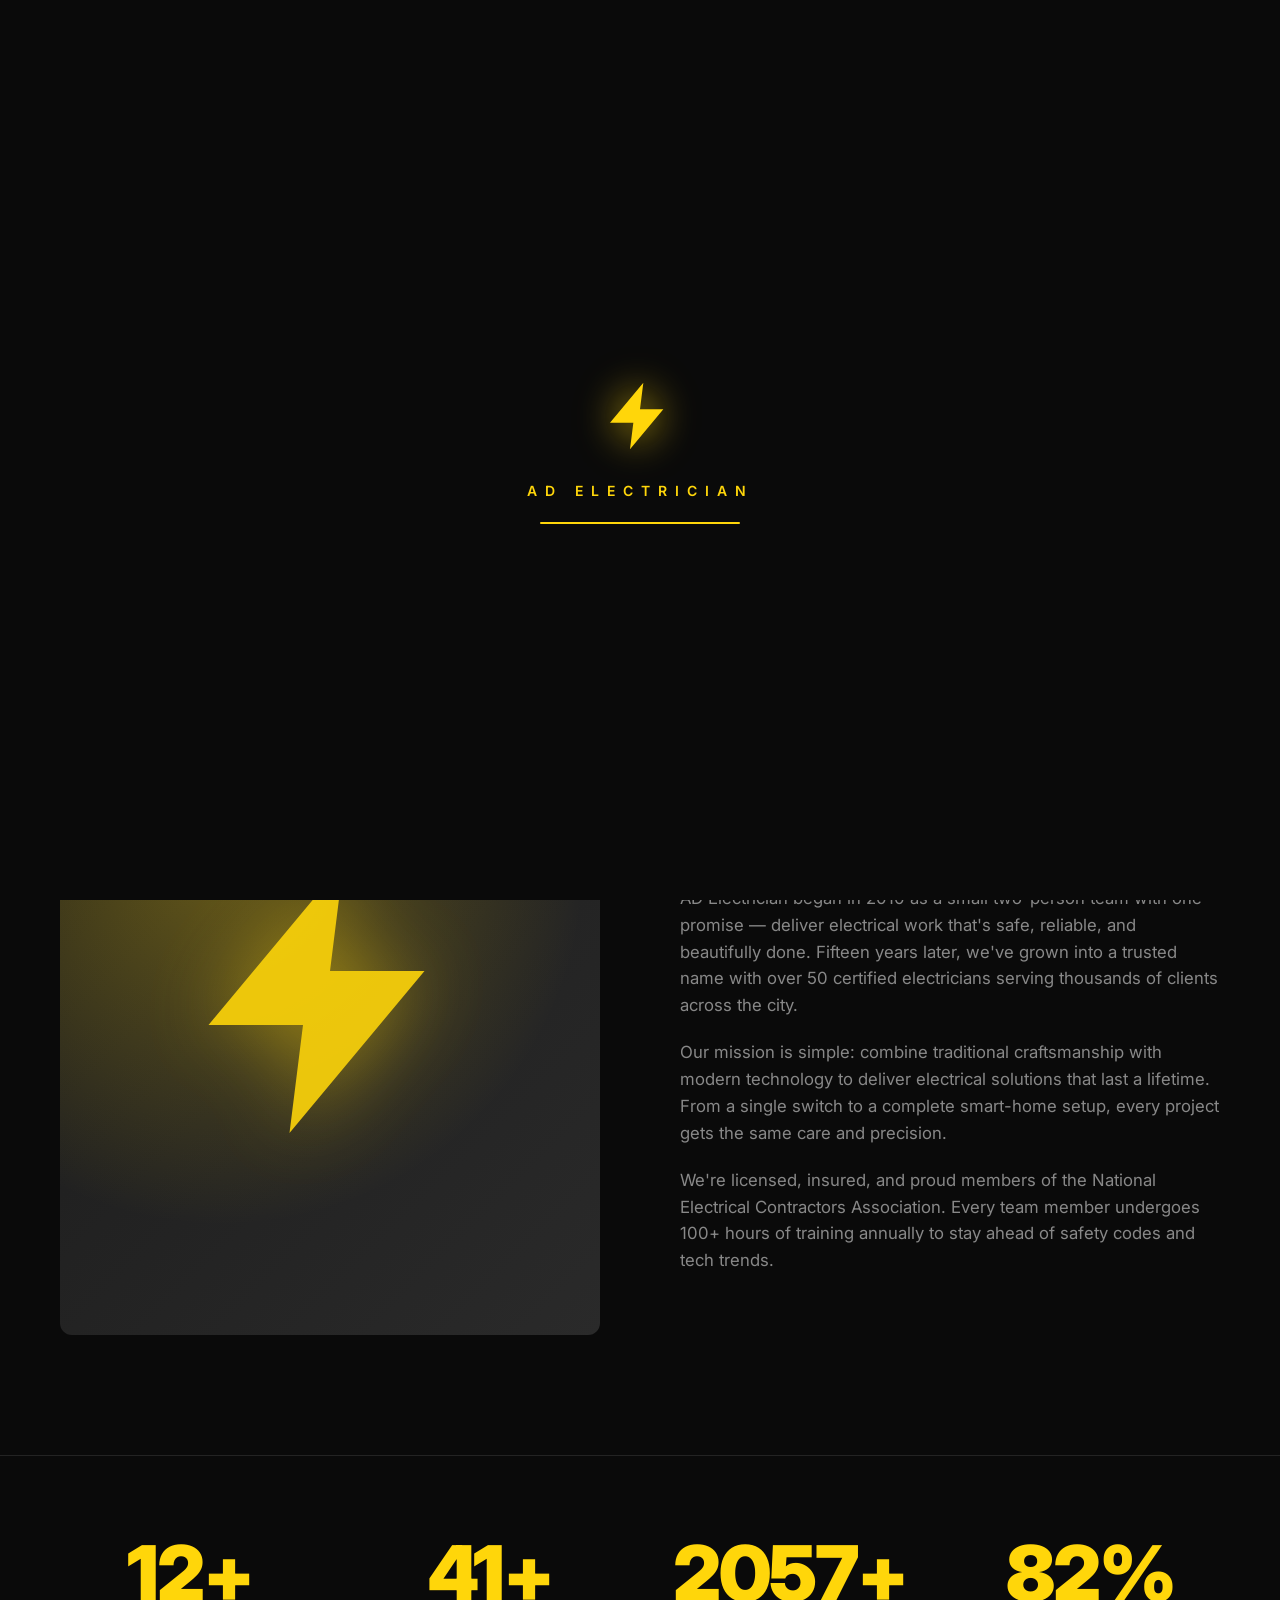
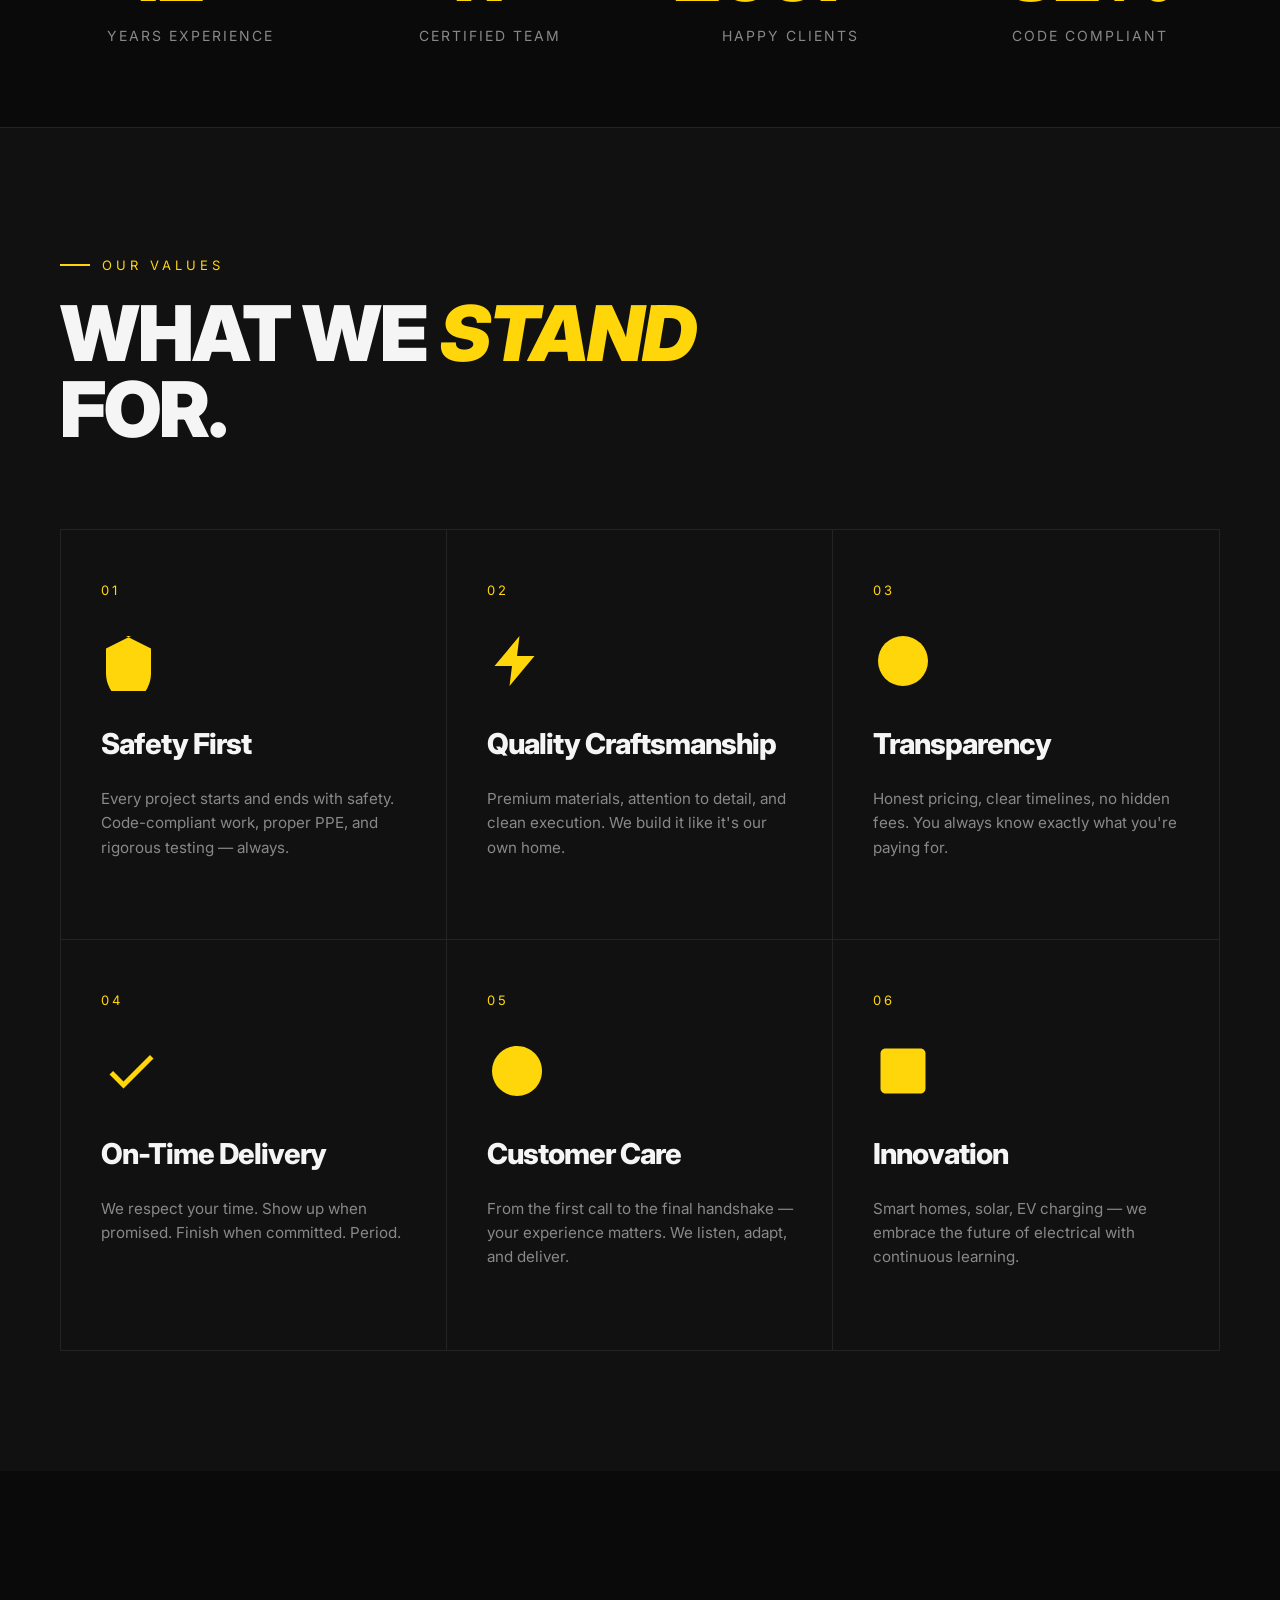
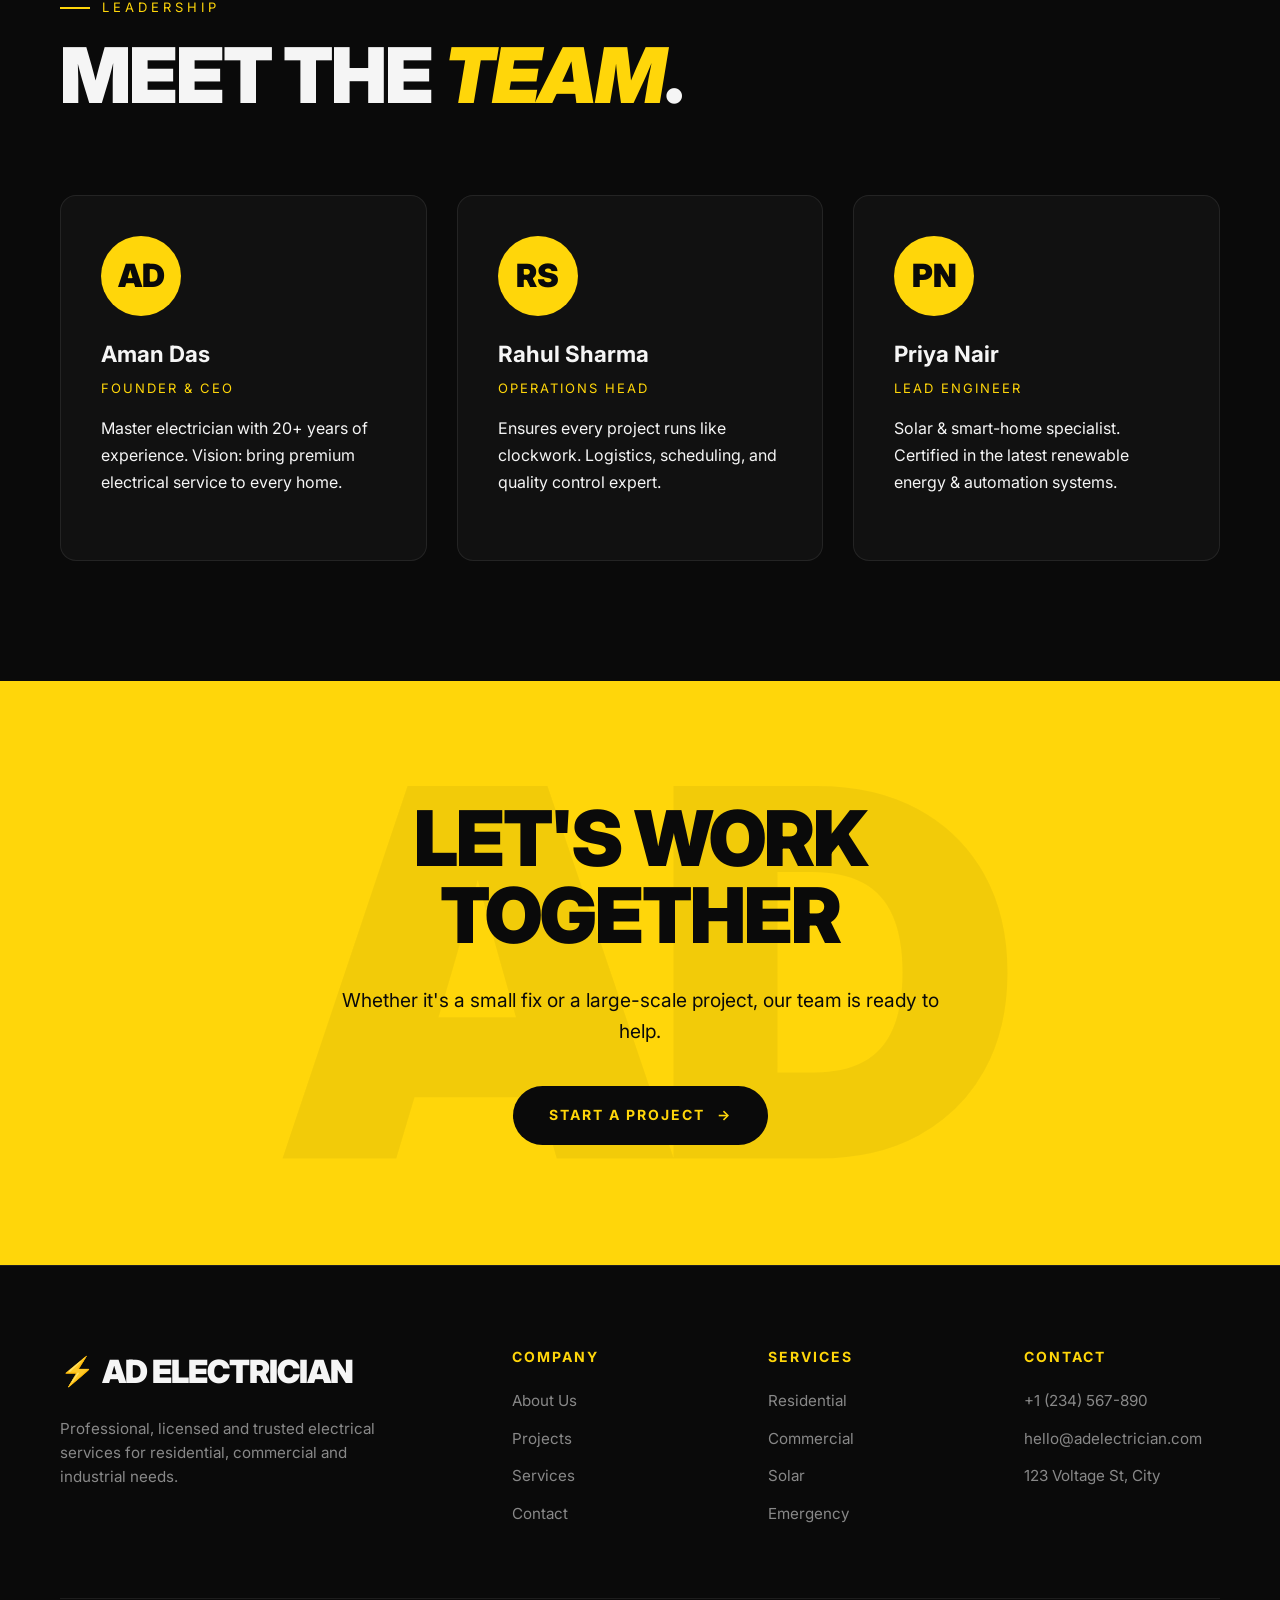
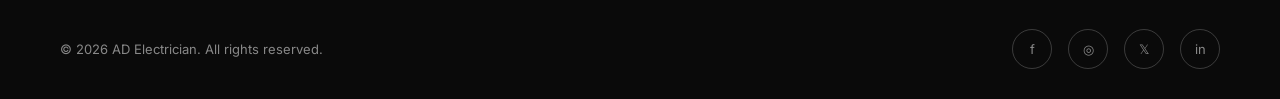
==== about.html @ 9826f627 "first commit" ====
<!DOCTYPE html>
<html lang="en">
<head>
  <meta charset="UTF-8" />
  <meta name="viewport" content="width=device-width, initial-scale=1.0" />
  <title>About — AD Electrician ⚡</title>
  <link rel="preconnect" href="https://fonts.googleapis.com">
  <link rel="preconnect" href="https://fonts.gstatic.com" crossorigin>
  <link href="https://fonts.googleapis.com/css2?family=Inter:wght@300;400;500;600;700;800;900&display=swap" rel="stylesheet">
  <link rel="stylesheet" href="css/style.css" />
</head>
<body>
  <div class="cursor-dot"></div>
  <div class="cursor-outline"></div>

  <div class="loader">
    <div class="loader-bolt"><svg viewBox="0 0 24 24"><path d="M13 2L3 14h7l-1 8 10-12h-7l1-8z"/></svg></div>
    <div class="loader-text">AD ELECTRICIAN</div>
    <div class="loader-bar"><div class="loader-bar-fill"></div></div>
  </div>

  <nav class="navbar">
    <a href="index.html" class="logo"><span class="logo-bolt">⚡</span>AD ELECTRICIAN</a>
    <ul class="nav-links">
      <li><a href="index.html">Home</a></li>
      <li><a href="services.html">Services</a></li>
      <li><a href="projects.html">Projects</a></li>
      <li><a href="about.html">About</a></li>
      <li><a href="contact.html">Contact</a></li>
    </ul>
    <a href="contact.html" class="nav-cta">Get Quote</a>
    <button class="hamburger" aria-label="Menu"><span></span><span></span><span></span></button>
  </nav>

  <section class="page-banner">
    <div class="page-banner-content">
      <h1>About <span class="accent">Us</span></h1>
      <div class="breadcrumb"><a href="index.html">Home</a> <span class="sep">/</span> About</div>
    </div>
  </section>

  <section class="about-preview">
    <div class="about-grid">
      <div class="about-image reveal">
        <svg class="big-bolt" viewBox="0 0 24 24"><path d="M13 2L3 14h7l-1 8 10-12h-7l1-8z"/></svg>
      </div>
      <div class="about-text reveal reveal-delay-1">
        <div class="section-label">Our Story</div>
        <h2>15 years of <span class="accent">powering</span> dreams.</h2>
        <p>
          AD Electrician began in 2010 as a small two-person team with one promise — deliver
          electrical work that's safe, reliable, and beautifully done. Fifteen years later,
          we've grown into a trusted name with over 50 certified electricians serving thousands
          of clients across the city.
        </p>
        <p>
          Our mission is simple: combine traditional craftsmanship with modern technology to
          deliver electrical solutions that last a lifetime. From a single switch to a complete
          smart-home setup, every project gets the same care and precision.
        </p>
        <p>
          We're licensed, insured, and proud members of the National Electrical Contractors
          Association. Every team member undergoes 100+ hours of training annually to stay
          ahead of safety codes and tech trends.
        </p>
      </div>
    </div>
  </section>

  <section class="stats-section">
    <div class="stats-grid">
      <div class="reveal">
        <div class="stat-num" data-count="15" data-suffix="+">0</div>
        <div class="stat-label">Years Experience</div>
      </div>
      <div class="reveal reveal-delay-1">
        <div class="stat-num" data-count="50" data-suffix="+">0</div>
        <div class="stat-label">Certified Team</div>
      </div>
      <div class="reveal reveal-delay-2">
        <div class="stat-num" data-count="2500" data-suffix="+">0</div>
        <div class="stat-label">Happy Clients</div>
      </div>
      <div class="reveal reveal-delay-3">
        <div class="stat-num" data-count="100" data-suffix="%">0</div>
        <div class="stat-label">Code Compliant</div>
      </div>
    </div>
  </section>

  <!-- VALUES -->
  <section class="services-section">
    <div class="section-header reveal">
      <div>
        <div class="section-label">Our Values</div>
        <h2 class="section-title">What we <span class="accent">stand</span> for.</h2>
      </div>
    </div>
    <div class="services-grid">
      <div class="service-card reveal">
        <div class="service-num">01</div>
        <div class="service-icon"><svg viewBox="0 0 24 24"><path d="M12 2L2 7v10c0 5.55 3.84 10.74 9 12 5.16-1.26 9-6.45 9-12V7l-10-5z"/></svg></div>
        <h3>Safety First</h3>
        <p>Every project starts and ends with safety. Code-compliant work, proper PPE, and rigorous testing — always.</p>
      </div>
      <div class="service-card reveal reveal-delay-1">
        <div class="service-num">02</div>
        <div class="service-icon"><svg viewBox="0 0 24 24"><path d="M13 2L3 14h7l-1 8 10-12h-7l1-8z"/></svg></div>
        <h3>Quality Craftsmanship</h3>
        <p>Premium materials, attention to detail, and clean execution. We build it like it's our own home.</p>
      </div>
      <div class="service-card reveal reveal-delay-2">
        <div class="service-num">03</div>
        <div class="service-icon"><svg viewBox="0 0 24 24"><circle cx="12" cy="12" r="10"/></svg></div>
        <h3>Transparency</h3>
        <p>Honest pricing, clear timelines, no hidden fees. You always know exactly what you're paying for.</p>
      </div>
      <div class="service-card reveal">
        <div class="service-num">04</div>
        <div class="service-icon"><svg viewBox="0 0 24 24"><path d="M9 16.17L4.83 12l-1.42 1.41L9 19 21 7l-1.41-1.41z"/></svg></div>
        <h3>On-Time Delivery</h3>
        <p>We respect your time. Show up when promised. Finish when committed. Period.</p>
      </div>
      <div class="service-card reveal reveal-delay-1">
        <div class="service-num">05</div>
        <div class="service-icon"><svg viewBox="0 0 24 24"><path d="M12 2C6.48 2 2 6.48 2 12s4.48 10 10 10 10-4.48 10-10S17.52 2 12 2z"/></svg></div>
        <h3>Customer Care</h3>
        <p>From the first call to the final handshake — your experience matters. We listen, adapt, and deliver.</p>
      </div>
      <div class="service-card reveal reveal-delay-2">
        <div class="service-num">06</div>
        <div class="service-icon"><svg viewBox="0 0 24 24"><path d="M19 3H5c-1.11 0-2 .89-2 2v14c0 1.1.89 2 2 2h14c1.11 0 2-.9 2-2V5c0-1.11-.89-2-2-2z"/></svg></div>
        <h3>Innovation</h3>
        <p>Smart homes, solar, EV charging — we embrace the future of electrical with continuous learning.</p>
      </div>
    </div>
  </section>

  <!-- TEAM -->
  <section>
    <div class="section-header reveal">
      <div>
        <div class="section-label">Leadership</div>
        <h2 class="section-title">Meet the <span class="accent">team</span>.</h2>
      </div>
    </div>
    <div class="testimonial-grid">
      <div class="testimonial-card reveal">
        <div class="author-avatar" style="width:80px;height:80px;font-size:2rem;margin-bottom:20px;">AD</div>
        <h3 style="font-size:1.4rem; margin-bottom:6px;">Aman Das</h3>
        <div style="color:var(--yellow); font-size:13px; letter-spacing:2px; text-transform:uppercase; margin-bottom:16px;">Founder & CEO</div>
        <p>Master electrician with 20+ years of experience. Vision: bring premium electrical service to every home.</p>
      </div>
      <div class="testimonial-card reveal reveal-delay-1">
        <div class="author-avatar" style="width:80px;height:80px;font-size:2rem;margin-bottom:20px;">RS</div>
        <h3 style="font-size:1.4rem; margin-bottom:6px;">Rahul Sharma</h3>
        <div style="color:var(--yellow); font-size:13px; letter-spacing:2px; text-transform:uppercase; margin-bottom:16px;">Operations Head</div>
        <p>Ensures every project runs like clockwork. Logistics, scheduling, and quality control expert.</p>
      </div>
      <div class="testimonial-card reveal reveal-delay-2">
        <div class="author-avatar" style="width:80px;height:80px;font-size:2rem;margin-bottom:20px;">PN</div>
        <h3 style="font-size:1.4rem; margin-bottom:6px;">Priya Nair</h3>
        <div style="color:var(--yellow); font-size:13px; letter-spacing:2px; text-transform:uppercase; margin-bottom:16px;">Lead Engineer</div>
        <p>Solar & smart-home specialist. Certified in the latest renewable energy & automation systems.</p>
      </div>
    </div>
  </section>

  <section class="cta-section">
    <div class="cta-content reveal">
      <h2>Let's work together</h2>
      <p>Whether it's a small fix or a large-scale project, our team is ready to help.</p>
      <a href="contact.html" class="btn btn-primary">Start a Project <span class="arrow">→</span></a>
    </div>
  </section>

  <footer>
    <div class="footer-grid">
      <div class="footer-brand">
        <div class="logo"><span class="logo-bolt">⚡</span>AD ELECTRICIAN</div>
        <p>Professional, licensed and trusted electrical services for residential, commercial and industrial needs.</p>
      </div>
      <div class="footer-col">
        <h4>Company</h4>
        <ul>
          <li><a href="about.html">About Us</a></li>
          <li><a href="projects.html">Projects</a></li>
          <li><a href="services.html">Services</a></li>
          <li><a href="contact.html">Contact</a></li>
        </ul>
      </div>
      <div class="footer-col">
        <h4>Services</h4>
        <ul>
          <li><a href="services.html">Residential</a></li>
          <li><a href="services.html">Commercial</a></li>
          <li><a href="services.html">Solar</a></li>
          <li><a href="services.html">Emergency</a></li>
        </ul>
      </div>
      <div class="footer-col">
        <h4>Contact</h4>
        <ul>
          <li><a href="tel:+1234567890">+1 (234) 567-890</a></li>
          <li><a href="mailto:hello@adelectrician.com">hello@adelectrician.com</a></li>
          <li><a href="#">123 Voltage St, City</a></li>
        </ul>
      </div>
    </div>
    <div class="footer-bottom">
      <div>© 2026 AD Electrician. All rights reserved.</div>
      <div class="socials">
        <a href="#">f</a><a href="#">◎</a><a href="#">𝕏</a><a href="#">in</a>
      </div>
    </div>
  </footer>

  <script src="js/script.js"></script>
</body>
</html>
---- css/style.css ----
/* ===================================================
   AD ELECTRICIAN - Master Stylesheet
   Theme: Electric Yellow + Black
   =================================================== */

/* ---------- RESET & BASE ---------- */
* {
  margin: 0;
  padding: 0;
  box-sizing: border-box;
  -webkit-font-smoothing: antialiased;
  -moz-osx-font-smoothing: grayscale;
}

:root {
  --yellow: #FFD60A;
  --yellow-soft: #FFE34D;
  --black: #0A0A0A;
  --dark: #111111;
  --gray: #1a1a1a;
  --light-gray: #888;
  --white: #f5f5f5;
  --transition: cubic-bezier(0.77, 0, 0.175, 1);
}

html {
  scroll-behavior: smooth;
}

body {
  font-family: 'Inter', -apple-system, BlinkMacSystemFont, sans-serif;
  background: var(--black);
  color: var(--white);
  overflow-x: hidden;
  cursor: none;
  line-height: 1.6;
}

@media (max-width: 768px) {
  body { cursor: auto; }
}

a {
  color: inherit;
  text-decoration: none;
}

img {
  max-width: 100%;
  display: block;
}

/* ---------- CUSTOM CURSOR ---------- */
.cursor-dot,
.cursor-outline {
  position: fixed;
  top: 0;
  left: 0;
  pointer-events: none;
  z-index: 9999;
  border-radius: 50%;
  transform: translate(-50%, -50%);
  transition: transform 0.15s ease-out, width 0.3s, height 0.3s, background 0.3s;
}

.cursor-dot {
  width: 8px;
  height: 8px;
  background: var(--yellow);
}

.cursor-outline {
  width: 40px;
  height: 40px;
  border: 2px solid var(--yellow);
  transition: transform 0.1s ease-out, width 0.3s, height 0.3s, background 0.3s, border 0.3s;
}

.cursor-outline.hover {
  width: 80px;
  height: 80px;
  background: rgba(255, 214, 10, 0.15);
  border-color: var(--yellow);
}

.cursor-dot.hover {
  width: 0;
  height: 0;
}

@media (max-width: 768px) {
  .cursor-dot, .cursor-outline { display: none; }
}

/* ---------- LOADING SCREEN ---------- */
.loader {
  position: fixed;
  inset: 0;
  background: var(--black);
  z-index: 10000;
  display: flex;
  align-items: center;
  justify-content: center;
  flex-direction: column;
  transition: opacity 0.6s ease, visibility 0.6s ease;
}

.loader.hidden {
  opacity: 0;
  visibility: hidden;
}

.loader-bolt {
  width: 80px;
  height: 80px;
  position: relative;
  animation: boltPulse 1.2s infinite ease-in-out;
}

.loader-bolt svg {
  width: 100%;
  height: 100%;
  fill: var(--yellow);
  filter: drop-shadow(0 0 20px rgba(255, 214, 10, 0.8));
}

.loader-text {
  margin-top: 24px;
  font-size: 14px;
  letter-spacing: 8px;
  color: var(--yellow);
  font-weight: 600;
  text-transform: uppercase;
}

.loader-bar {
  margin-top: 20px;
  width: 200px;
  height: 2px;
  background: rgba(255, 214, 10, 0.2);
  overflow: hidden;
  border-radius: 2px;
}

.loader-bar-fill {
  height: 100%;
  background: var(--yellow);
  width: 0%;
  animation: loadFill 2s ease forwards;
}

@keyframes boltPulse {
  0%, 100% { transform: scale(1) rotate(0); }
  50% { transform: scale(1.15) rotate(-5deg); }
}

@keyframes loadFill {
  to { width: 100%; }
}

/* ---------- NAVBAR ---------- */
.navbar {
  position: fixed;
  top: 0;
  left: 0;
  right: 0;
  padding: 24px 60px;
  display: flex;
  justify-content: space-between;
  align-items: center;
  z-index: 100;
  mix-blend-mode: difference;
  transition: padding 0.3s ease;
}

.navbar.scrolled {
  padding: 16px 60px;
}

.logo {
  font-size: 24px;
  font-weight: 900;
  letter-spacing: -1px;
  color: var(--white);
  display: flex;
  align-items: center;
  gap: 8px;
}

.logo-bolt {
  display: inline-block;
  color: var(--yellow);
  font-size: 28px;
  animation: flicker 4s infinite;
}

@keyframes flicker {
  0%, 100%, 18%, 22%, 25%, 53%, 57%, 60% { opacity: 1; text-shadow: 0 0 10px var(--yellow); }
  20%, 24%, 55% { opacity: 0.4; text-shadow: none; }
}

.nav-links {
  display: flex;
  list-style: none;
  gap: 40px;
}

.nav-links a {
  font-size: 14px;
  font-weight: 500;
  letter-spacing: 1px;
  text-transform: uppercase;
  position: relative;
  padding: 6px 0;
  color: var(--white);
}

.nav-links a::after {
  content: '';
  position: absolute;
  bottom: 0;
  left: 0;
  width: 0;
  height: 2px;
  background: var(--yellow);
  transition: width 0.4s var(--transition);
}

.nav-links a:hover::after,
.nav-links a.active::after {
  width: 100%;
}

.nav-cta {
  background: var(--yellow);
  color: var(--black);
  padding: 12px 24px;
  border-radius: 50px;
  font-weight: 700;
  font-size: 13px;
  letter-spacing: 1px;
  text-transform: uppercase;
  transition: all 0.4s var(--transition);
  mix-blend-mode: normal;
}

.nav-cta:hover {
  background: var(--white);
  transform: scale(1.05);
}

/* Hamburger */
.hamburger {
  display: none;
  flex-direction: column;
  gap: 5px;
  cursor: none;
  background: none;
  border: none;
  z-index: 102;
}

.hamburger span {
  width: 28px;
  height: 2px;
  background: var(--white);
  transition: all 0.3s ease;
}

.hamburger.active span:nth-child(1) { transform: translateY(7px) rotate(45deg); }
.hamburger.active span:nth-child(2) { opacity: 0; }
.hamburger.active span:nth-child(3) { transform: translateY(-7px) rotate(-45deg); }

@media (max-width: 900px) {
  .navbar { padding: 20px 24px; mix-blend-mode: normal; background: rgba(10,10,10,0.85); backdrop-filter: blur(10px); }
  .nav-links {
    position: fixed;
    top: 0;
    right: -100%;
    width: 80%;
    height: 100vh;
    background: var(--black);
    flex-direction: column;
    justify-content: center;
    align-items: center;
    gap: 30px;
    transition: right 0.5s var(--transition);
    border-left: 2px solid var(--yellow);
  }
  .nav-links.open { right: 0; }
  .nav-links a { font-size: 20px; }
  .hamburger { display: flex; }
  .nav-cta { display: none; }
}

/* ---------- HERO SECTION ---------- */
.hero {
  min-height: 100vh;
  padding: 140px 60px 80px;
  position: relative;
  display: flex;
  flex-direction: column;
  justify-content: center;
  overflow: hidden;
}

.hero-grid-bg {
  position: absolute;
  inset: 0;
  background-image:
    linear-gradient(rgba(255,214,10,0.05) 1px, transparent 1px),
    linear-gradient(90deg, rgba(255,214,10,0.05) 1px, transparent 1px);
  background-size: 60px 60px;
  mask-image: radial-gradient(ellipse at center, black 30%, transparent 80%);
  z-index: 0;
}

.hero-content {
  position: relative;
  z-index: 2;
  max-width: 1400px;
  margin: 0 auto;
  width: 100%;
}

.hero-tag {
  display: inline-flex;
  align-items: center;
  gap: 10px;
  padding: 8px 18px;
  background: rgba(255,214,10,0.1);
  border: 1px solid rgba(255,214,10,0.3);
  border-radius: 50px;
  font-size: 13px;
  letter-spacing: 2px;
  text-transform: uppercase;
  color: var(--yellow);
  margin-bottom: 30px;
  opacity: 0;
  transform: translateY(20px);
  animation: fadeUp 0.8s 0.3s forwards;
}

.hero-tag .dot {
  width: 8px;
  height: 8px;
  background: var(--yellow);
  border-radius: 50%;
  animation: pulseDot 2s infinite;
}

@keyframes pulseDot {
  0%, 100% { transform: scale(1); opacity: 1; }
  50% { transform: scale(1.5); opacity: 0.5; }
}

.hero h1 {
  font-size: clamp(3rem, 10vw, 9rem);
  font-weight: 900;
  line-height: 0.95;
  letter-spacing: -3px;
  text-transform: uppercase;
  margin-bottom: 30px;
}

.hero h1 .word {
  display: inline-block;
  overflow: hidden;
}

.hero h1 .word span {
  display: inline-block;
  transform: translateY(110%);
  animation: slideUp 1s var(--transition) forwards;
}

.hero h1 .word:nth-child(1) span { animation-delay: 0.4s; }
.hero h1 .word:nth-child(2) span { animation-delay: 0.5s; }
.hero h1 .word:nth-child(3) span { animation-delay: 0.6s; }
.hero h1 .word:nth-child(4) span { animation-delay: 0.7s; }

.hero h1 .accent {
  color: var(--yellow);
  font-style: italic;
  position: relative;
}

@keyframes slideUp {
  to { transform: translateY(0); }
}

@keyframes fadeUp {
  to { opacity: 1; transform: translateY(0); }
}

.hero-sub {
  font-size: clamp(1rem, 1.5vw, 1.25rem);
  max-width: 600px;
  color: var(--light-gray);
  margin-bottom: 40px;
  opacity: 0;
  transform: translateY(20px);
  animation: fadeUp 0.8s 1s forwards;
}

.hero-actions {
  display: flex;
  gap: 20px;
  flex-wrap: wrap;
  opacity: 0;
  transform: translateY(20px);
  animation: fadeUp 0.8s 1.2s forwards;
}

.btn {
  padding: 18px 36px;
  border-radius: 50px;
  font-size: 14px;
  font-weight: 700;
  letter-spacing: 2px;
  text-transform: uppercase;
  cursor: none;
  border: none;
  transition: all 0.4s var(--transition);
  display: inline-flex;
  align-items: center;
  gap: 12px;
  position: relative;
  overflow: hidden;
}

.btn-primary {
  background: var(--yellow);
  color: var(--black);
}

.btn-primary:hover {
  background: var(--white);
  transform: translateY(-3px);
  box-shadow: 0 10px 30px rgba(255,214,10,0.4);
}

.btn-secondary {
  background: transparent;
  color: var(--white);
  border: 2px solid var(--white);
}

.btn-secondary:hover {
  background: var(--white);
  color: var(--black);
}

.btn .arrow {
  transition: transform 0.3s ease;
}

.btn:hover .arrow {
  transform: translateX(5px);
}

/* Floating bolt decoration */
.hero-bolt {
  position: absolute;
  right: 8%;
  top: 50%;
  transform: translateY(-50%);
  width: 380px;
  height: 380px;
  opacity: 0.15;
  z-index: 1;
  animation: float 6s ease-in-out infinite;
}

.hero-bolt svg {
  width: 100%;
  height: 100%;
  fill: var(--yellow);
  filter: drop-shadow(0 0 60px var(--yellow));
}

@keyframes float {
  0%, 100% { transform: translateY(-50%) rotate(-5deg); }
  50% { transform: translateY(-55%) rotate(5deg); }
}

/* Scroll indicator */
.scroll-indicator {
  position: absolute;
  bottom: 30px;
  left: 50%;
  transform: translateX(-50%);
  font-size: 11px;
  letter-spacing: 4px;
  color: var(--light-gray);
  text-transform: uppercase;
  z-index: 2;
}

.scroll-indicator::after {
  content: '';
  display: block;
  width: 1px;
  height: 40px;
  background: var(--yellow);
  margin: 10px auto 0;
  animation: scrollLine 2s infinite;
}

@keyframes scrollLine {
  0% { transform: scaleY(0); transform-origin: top; }
  50% { transform: scaleY(1); transform-origin: top; }
  51% { transform-origin: bottom; }
  100% { transform: scaleY(0); transform-origin: bottom; }
}

@media (max-width: 900px) {
  .hero { padding: 120px 24px 60px; }
  .hero-bolt { display: none; }
}

/* ---------- MARQUEE ---------- */
.marquee {
  background: var(--yellow);
  color: var(--black);
  padding: 24px 0;
  overflow: hidden;
  position: relative;
  border-top: 2px solid var(--black);
  border-bottom: 2px solid var(--black);
}

.marquee-track {
  display: flex;
  white-space: nowrap;
  animation: marquee 25s linear infinite;
}

.marquee-item {
  font-size: 2rem;
  font-weight: 900;
  letter-spacing: -1px;
  text-transform: uppercase;
  padding: 0 30px;
  display: inline-flex;
  align-items: center;
  gap: 30px;
}

.marquee-item .star {
  color: var(--black);
  font-size: 1.5rem;
}

@keyframes marquee {
  to { transform: translateX(-50%); }
}

/* ---------- SECTION COMMON ---------- */
section {
  padding: 120px 60px;
  position: relative;
}

@media (max-width: 900px) {
  section { padding: 80px 24px; }
}

.section-header {
  max-width: 1400px;
  margin: 0 auto 80px;
  display: flex;
  justify-content: space-between;
  align-items: flex-end;
  gap: 40px;
  flex-wrap: wrap;
}

.section-label {
  display: inline-flex;
  align-items: center;
  gap: 12px;
  color: var(--yellow);
  font-size: 13px;
  letter-spacing: 4px;
  text-transform: uppercase;
  margin-bottom: 20px;
}

.section-label::before {
  content: '';
  width: 30px;
  height: 2px;
  background: var(--yellow);
}

.section-title {
  font-size: clamp(2.5rem, 6vw, 5rem);
  font-weight: 900;
  line-height: 1;
  letter-spacing: -2px;
  text-transform: uppercase;
  max-width: 700px;
}

.section-title .accent {
  color: var(--yellow);
  font-style: italic;
}

.section-desc {
  max-width: 400px;
  color: var(--light-gray);
  font-size: 1.05rem;
}

/* ---------- SERVICES GRID ---------- */
.services-section {
  background: var(--dark);
}

.services-grid {
  max-width: 1400px;
  margin: 0 auto;
  display: grid;
  grid-template-columns: repeat(auto-fit, minmax(300px, 1fr));
  gap: 0;
  border: 1px solid rgba(255,255,255,0.08);
}

.service-card {
  padding: 50px 40px;
  border: 1px solid rgba(255,255,255,0.08);
  margin: -1px;
  position: relative;
  overflow: hidden;
  transition: all 0.5s var(--transition);
  background: var(--dark);
  cursor: none;
}

.service-card::before {
  content: '';
  position: absolute;
  inset: 0;
  background: var(--yellow);
  transform: translateY(100%);
  transition: transform 0.5s var(--transition);
  z-index: 0;
}

.service-card:hover::before {
  transform: translateY(0);
}

.service-card > * {
  position: relative;
  z-index: 1;
  transition: color 0.5s var(--transition);
}

.service-card:hover * {
  color: var(--black) !important;
}

.service-num {
  font-size: 13px;
  color: var(--yellow);
  letter-spacing: 3px;
  margin-bottom: 30px;
}

.service-icon {
  width: 60px;
  height: 60px;
  margin-bottom: 30px;
  color: var(--yellow);
  transition: transform 0.5s var(--transition);
}

.service-card:hover .service-icon {
  transform: rotate(15deg) scale(1.1);
}

.service-icon svg {
  width: 100%;
  height: 100%;
  fill: currentColor;
}

.service-card h3 {
  font-size: 1.8rem;
  font-weight: 800;
  margin-bottom: 20px;
  letter-spacing: -1px;
}

.service-card p {
  color: var(--light-gray);
  font-size: 0.95rem;
  margin-bottom: 30px;
}

.service-card .arrow-link {
  display: inline-flex;
  align-items: center;
  gap: 8px;
  font-size: 13px;
  font-weight: 700;
  letter-spacing: 2px;
  text-transform: uppercase;
  color: var(--yellow);
}

/* ---------- STATS ---------- */
.stats-section {
  padding: 80px 60px;
  border-top: 1px solid rgba(255,255,255,0.1);
  border-bottom: 1px solid rgba(255,255,255,0.1);
}

.stats-grid {
  max-width: 1400px;
  margin: 0 auto;
  display: grid;
  grid-template-columns: repeat(auto-fit, minmax(200px, 1fr));
  gap: 40px;
  text-align: center;
}

.stat-num {
  font-size: clamp(3rem, 6vw, 5rem);
  font-weight: 900;
  color: var(--yellow);
  line-height: 1;
  letter-spacing: -2px;
}

.stat-label {
  margin-top: 12px;
  font-size: 14px;
  letter-spacing: 2px;
  text-transform: uppercase;
  color: var(--light-gray);
}

/* ---------- ABOUT PREVIEW ---------- */
.about-preview {
  padding: 120px 60px;
}

.about-grid {
  max-width: 1400px;
  margin: 0 auto;
  display: grid;
  grid-template-columns: 1fr 1fr;
  gap: 80px;
  align-items: center;
}

.about-image {
  position: relative;
  aspect-ratio: 4/5;
  background: linear-gradient(135deg, #1a1a1a, #2a2a2a);
  border-radius: 12px;
  overflow: hidden;
  display: flex;
  align-items: center;
  justify-content: center;
}

.about-image::before {
  content: '';
  position: absolute;
  inset: 0;
  background: radial-gradient(circle at 30% 30%, rgba(255,214,10,0.3), transparent 60%);
}

.about-image .big-bolt {
  width: 60%;
  fill: var(--yellow);
  opacity: 0.9;
  filter: drop-shadow(0 0 40px rgba(255,214,10,0.5));
  animation: float 5s ease-in-out infinite;
}

.about-text h2 {
  font-size: clamp(2rem, 4vw, 3.5rem);
  font-weight: 900;
  line-height: 1.1;
  letter-spacing: -1px;
  margin-bottom: 24px;
}

.about-text h2 .accent { color: var(--yellow); }

.about-text p {
  color: var(--light-gray);
  margin-bottom: 20px;
  font-size: 1.05rem;
}

.about-features {
  margin-top: 30px;
  display: grid;
  grid-template-columns: 1fr 1fr;
  gap: 20px;
}

.about-feature {
  display: flex;
  align-items: center;
  gap: 12px;
  font-size: 14px;
  font-weight: 500;
}

.about-feature .check {
  width: 24px;
  height: 24px;
  background: var(--yellow);
  color: var(--black);
  border-radius: 50%;
  display: inline-flex;
  align-items: center;
  justify-content: center;
  font-weight: 900;
  flex-shrink: 0;
}

@media (max-width: 900px) {
  .about-grid { grid-template-columns: 1fr; gap: 40px; }
}

/* ---------- CTA SECTION ---------- */
.cta-section {
  background: var(--yellow);
  color: var(--black);
  text-align: center;
  position: relative;
  overflow: hidden;
}

.cta-section::before {
  content: 'AD';
  position: absolute;
  font-size: 40vw;
  font-weight: 900;
  color: rgba(0,0,0,0.05);
  top: 50%;
  left: 50%;
  transform: translate(-50%, -50%);
  letter-spacing: -20px;
  z-index: 0;
  pointer-events: none;
}

.cta-content {
  position: relative;
  z-index: 1;
  max-width: 800px;
  margin: 0 auto;
}

.cta-section h2 {
  font-size: clamp(2.5rem, 6vw, 5rem);
  font-weight: 900;
  line-height: 1;
  letter-spacing: -2px;
  text-transform: uppercase;
  margin-bottom: 30px;
}

.cta-section p {
  font-size: 1.2rem;
  margin-bottom: 40px;
  max-width: 600px;
  margin-left: auto;
  margin-right: auto;
}

.cta-section .btn-primary {
  background: var(--black);
  color: var(--yellow);
}

.cta-section .btn-primary:hover {
  background: var(--white);
  color: var(--black);
}

/* ---------- FOOTER ---------- */
footer {
  background: var(--black);
  padding: 80px 60px 30px;
  border-top: 1px solid rgba(255,255,255,0.08);
}

.footer-grid {
  max-width: 1400px;
  margin: 0 auto;
  display: grid;
  grid-template-columns: 2fr 1fr 1fr 1fr;
  gap: 60px;
  margin-bottom: 60px;
}

.footer-brand .logo {
  font-size: 32px;
  margin-bottom: 20px;
}

.footer-brand p {
  color: var(--light-gray);
  max-width: 320px;
  font-size: 0.95rem;
}

.footer-col h4 {
  font-size: 14px;
  letter-spacing: 2px;
  text-transform: uppercase;
  color: var(--yellow);
  margin-bottom: 20px;
}

.footer-col ul {
  list-style: none;
}

.footer-col li {
  margin-bottom: 12px;
}

.footer-col a {
  color: var(--light-gray);
  font-size: 0.95rem;
  transition: color 0.3s ease;
}

.footer-col a:hover { color: var(--yellow); }

.footer-bottom {
  max-width: 1400px;
  margin: 0 auto;
  padding-top: 30px;
  border-top: 1px solid rgba(255,255,255,0.08);
  display: flex;
  justify-content: space-between;
  align-items: center;
  flex-wrap: wrap;
  gap: 20px;
  color: var(--light-gray);
  font-size: 13px;
}

.socials {
  display: flex;
  gap: 16px;
}

.socials a {
  width: 40px;
  height: 40px;
  border: 1px solid rgba(255,255,255,0.2);
  border-radius: 50%;
  display: flex;
  align-items: center;
  justify-content: center;
  transition: all 0.3s ease;
}

.socials a:hover {
  background: var(--yellow);
  border-color: var(--yellow);
  color: var(--black);
  transform: translateY(-3px);
}

@media (max-width: 900px) {
  .footer-grid { grid-template-columns: 1fr 1fr; gap: 40px; }
  footer { padding: 60px 24px 24px; }
}
@media (max-width: 600px) {
  .footer-grid { grid-template-columns: 1fr; }
}

/* ---------- REVEAL ANIMATIONS ---------- */
.reveal {
  opacity: 0;
  transform: translateY(40px);
  transition: opacity 0.8s var(--transition), transform 0.8s var(--transition);
}

.reveal.visible {
  opacity: 1;
  transform: translateY(0);
}

.reveal-delay-1 { transition-delay: 0.1s; }
.reveal-delay-2 { transition-delay: 0.2s; }
.reveal-delay-3 { transition-delay: 0.3s; }
.reveal-delay-4 { transition-delay: 0.4s; }

/* ---------- INNER PAGE BANNER ---------- */
.page-banner {
  min-height: 60vh;
  padding: 180px 60px 80px;
  display: flex;
  align-items: center;
  position: relative;
  overflow: hidden;
}

.page-banner::before {
  content: '';
  position: absolute;
  inset: 0;
  background-image:
    linear-gradient(rgba(255,214,10,0.05) 1px, transparent 1px),
    linear-gradient(90deg, rgba(255,214,10,0.05) 1px, transparent 1px);
  background-size: 60px 60px;
  mask-image: radial-gradient(ellipse at center, black 30%, transparent 80%);
}

.page-banner-content {
  max-width: 1400px;
  margin: 0 auto;
  width: 100%;
  position: relative;
  z-index: 2;
}

.page-banner h1 {
  font-size: clamp(3rem, 8vw, 7rem);
  font-weight: 900;
  line-height: 0.95;
  letter-spacing: -3px;
  text-transform: uppercase;
}

.page-banner h1 .accent { color: var(--yellow); font-style: italic; }

.breadcrumb {
  margin-top: 20px;
  font-size: 13px;
  letter-spacing: 2px;
  text-transform: uppercase;
  color: var(--light-gray);
}

.breadcrumb a:hover { color: var(--yellow); }
.breadcrumb .sep { color: var(--yellow); margin: 0 12px; }

@media (max-width: 900px) {
  .page-banner { padding: 140px 24px 60px; min-height: 50vh; }
}

/* ---------- CONTACT FORM ---------- */
.contact-grid {
  max-width: 1400px;
  margin: 0 auto;
  display: grid;
  grid-template-columns: 1fr 1.2fr;
  gap: 80px;
}

@media (max-width: 900px) {
  .contact-grid { grid-template-columns: 1fr; gap: 40px; }
}

.contact-info h3 {
  font-size: 2rem;
  margin-bottom: 30px;
  font-weight: 900;
}

.contact-item {
  margin-bottom: 30px;
  padding: 20px;
  border: 1px solid rgba(255,255,255,0.1);
  border-radius: 12px;
  transition: all 0.4s ease;
}

.contact-item:hover {
  border-color: var(--yellow);
  transform: translateX(8px);
}

.contact-item .label {
  font-size: 12px;
  color: var(--yellow);
  letter-spacing: 3px;
  text-transform: uppercase;
  margin-bottom: 8px;
}

.contact-item .value {
  font-size: 1.1rem;
  font-weight: 600;
}

.contact-form {
  background: var(--dark);
  padding: 50px;
  border-radius: 16px;
  border: 1px solid rgba(255,255,255,0.08);
}

.form-group {
  margin-bottom: 24px;
}

.form-group label {
  display: block;
  font-size: 12px;
  letter-spacing: 2px;
  text-transform: uppercase;
  color: var(--yellow);
  margin-bottom: 8px;
}

.form-group input,
.form-group textarea,
.form-group select {
  width: 100%;
  background: transparent;
  border: none;
  border-bottom: 1px solid rgba(255,255,255,0.2);
  padding: 12px 0;
  color: var(--white);
  font-size: 1rem;
  font-family: inherit;
  outline: none;
  transition: border-color 0.3s ease;
  cursor: none;
}

.form-group input:focus,
.form-group textarea:focus,
.form-group select:focus {
  border-bottom-color: var(--yellow);
}

.form-group textarea {
  resize: vertical;
  min-height: 100px;
}

.form-group select option { background: var(--dark); }

@media (max-width: 600px) {
  .contact-form { padding: 30px 20px; }
}

/* ---------- PROJECTS GRID ---------- */
.projects-grid {
  max-width: 1400px;
  margin: 0 auto;
  display: grid;
  grid-template-columns: repeat(auto-fit, minmax(320px, 1fr));
  gap: 30px;
}

.project-card {
  background: var(--dark);
  border-radius: 16px;
  overflow: hidden;
  position: relative;
  cursor: none;
  transition: transform 0.5s var(--transition);
  border: 1px solid rgba(255,255,255,0.08);
}

.project-card:hover {
  transform: translateY(-10px);
  border-color: var(--yellow);
}

.project-thumb {
  aspect-ratio: 4/3;
  background: linear-gradient(135deg, #1a1a1a, #2a2a2a);
  position: relative;
  overflow: hidden;
  display: flex;
  align-items: center;
  justify-content: center;
}

.project-thumb::before {
  content: '';
  position: absolute;
  inset: 0;
  background: radial-gradient(circle at 30% 30%, rgba(255,214,10,0.25), transparent 70%);
  transition: opacity 0.5s ease;
}

.project-thumb svg {
  width: 50%;
  fill: var(--yellow);
  opacity: 0.7;
  transition: transform 0.5s var(--transition);
}

.project-card:hover .project-thumb svg {
  transform: scale(1.15) rotate(10deg);
}

.project-info {
  padding: 30px;
}

.project-info .tag {
  display: inline-block;
  padding: 4px 12px;
  background: rgba(255,214,10,0.15);
  color: var(--yellow);
  border-radius: 20px;
  font-size: 11px;
  letter-spacing: 2px;
  text-transform: uppercase;
  margin-bottom: 16px;
}

.project-info h3 {
  font-size: 1.4rem;
  font-weight: 800;
  margin-bottom: 10px;
}

.project-info p {
  color: var(--light-gray);
  font-size: 0.95rem;
}

/* ---------- TESTIMONIALS ---------- */
.testimonial-grid {
  max-width: 1400px;
  margin: 0 auto;
  display: grid;
  grid-template-columns: repeat(auto-fit, minmax(300px, 1fr));
  gap: 30px;
}

.testimonial-card {
  padding: 40px;
  background: var(--dark);
  border-radius: 16px;
  border: 1px solid rgba(255,255,255,0.08);
  position: relative;
  transition: all 0.4s var(--transition);
}

.testimonial-card:hover {
  border-color: var(--yellow);
  transform: translateY(-5px);
}

.testimonial-card .quote {
  font-size: 4rem;
  color: var(--yellow);
  line-height: 0.5;
  margin-bottom: 20px;
  font-family: Georgia, serif;
}

.testimonial-card p {
  color: var(--white);
  font-size: 1rem;
  margin-bottom: 24px;
  line-height: 1.7;
}

.testimonial-author {
  display: flex;
  align-items: center;
  gap: 14px;
}

.author-avatar {
  width: 50px;
  height: 50px;
  border-radius: 50%;
  background: var(--yellow);
  color: var(--black);
  display: flex;
  align-items: center;
  justify-content: center;
  font-weight: 900;
  font-size: 1.2rem;
}

.author-info .name { font-weight: 700; }
.author-info .role { font-size: 12px; color: var(--light-gray); }

/* ---------- UTILITY ---------- */
::selection {
  background: var(--yellow);
  color: var(--black);
}

::-webkit-scrollbar { width: 8px; }
::-webkit-scrollbar-track { background: var(--black); }
::-webkit-scrollbar-thumb { background: var(--yellow); border-radius: 4px; }
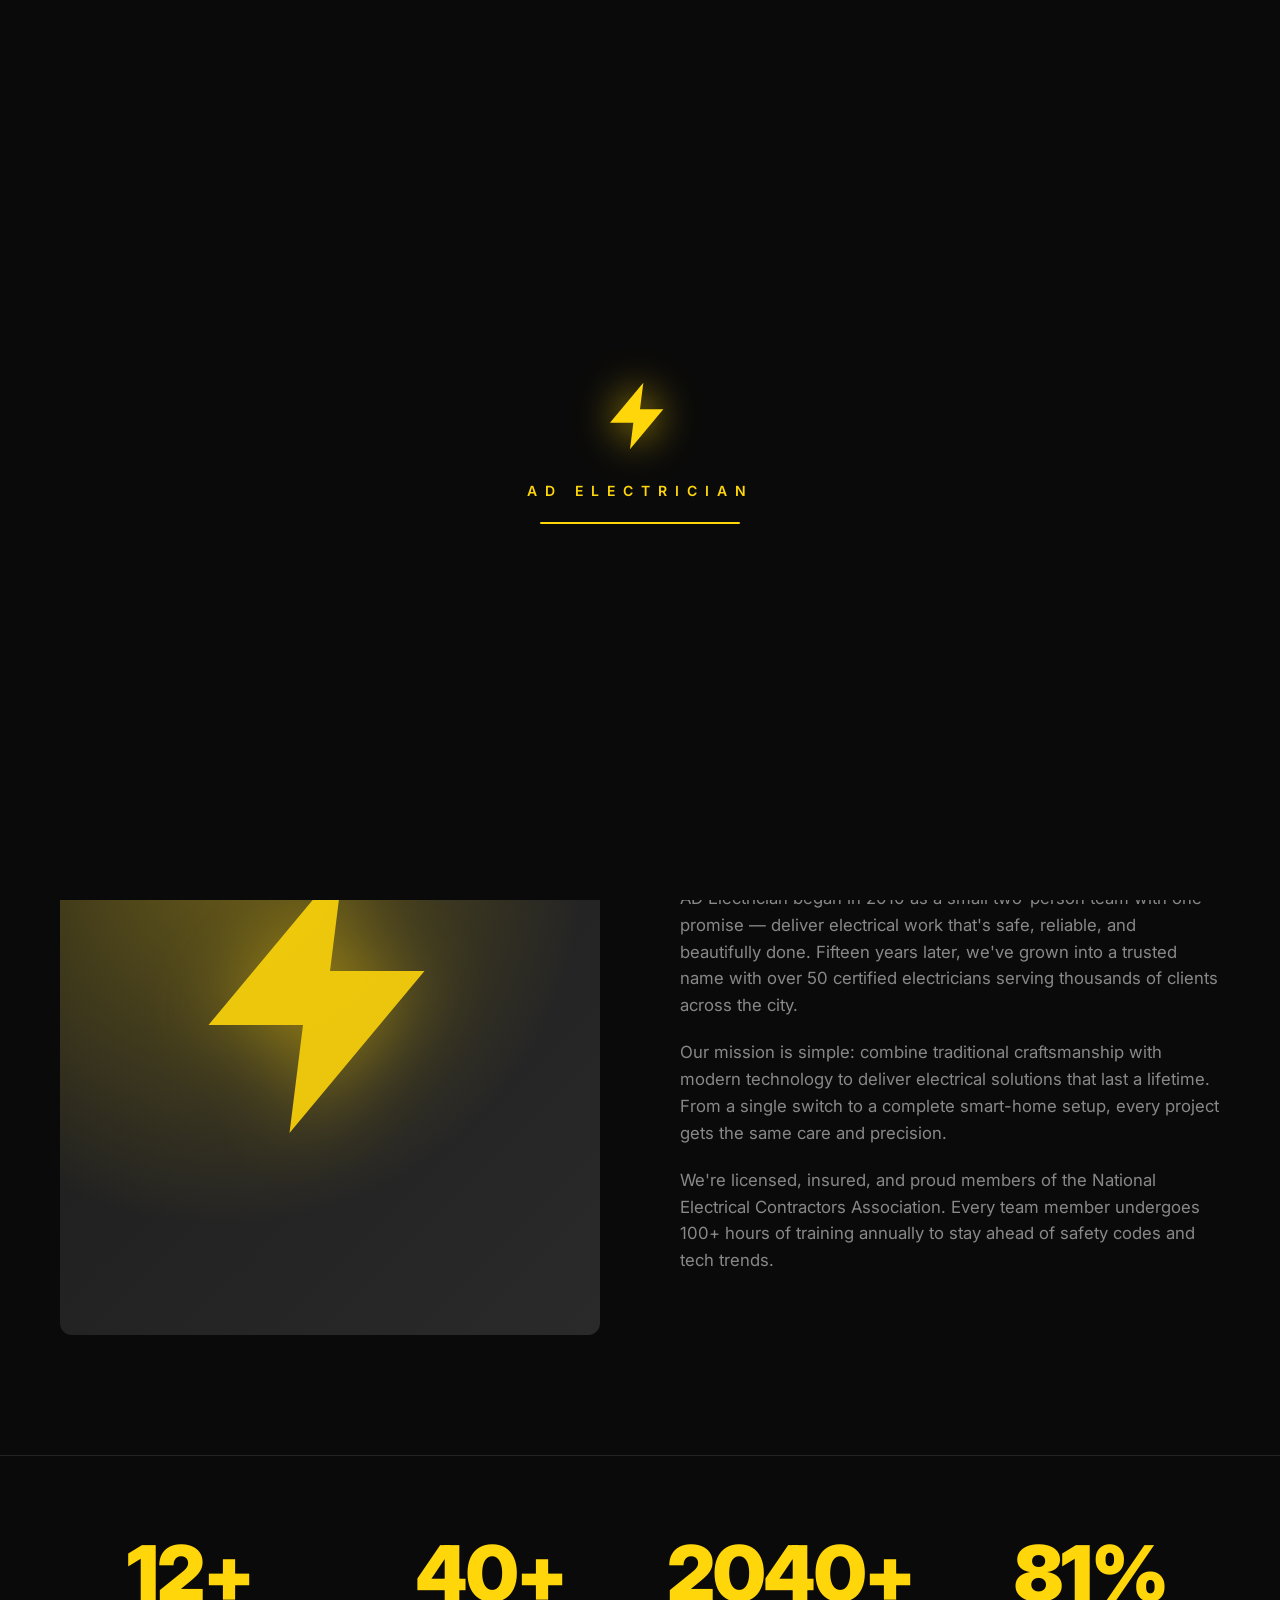
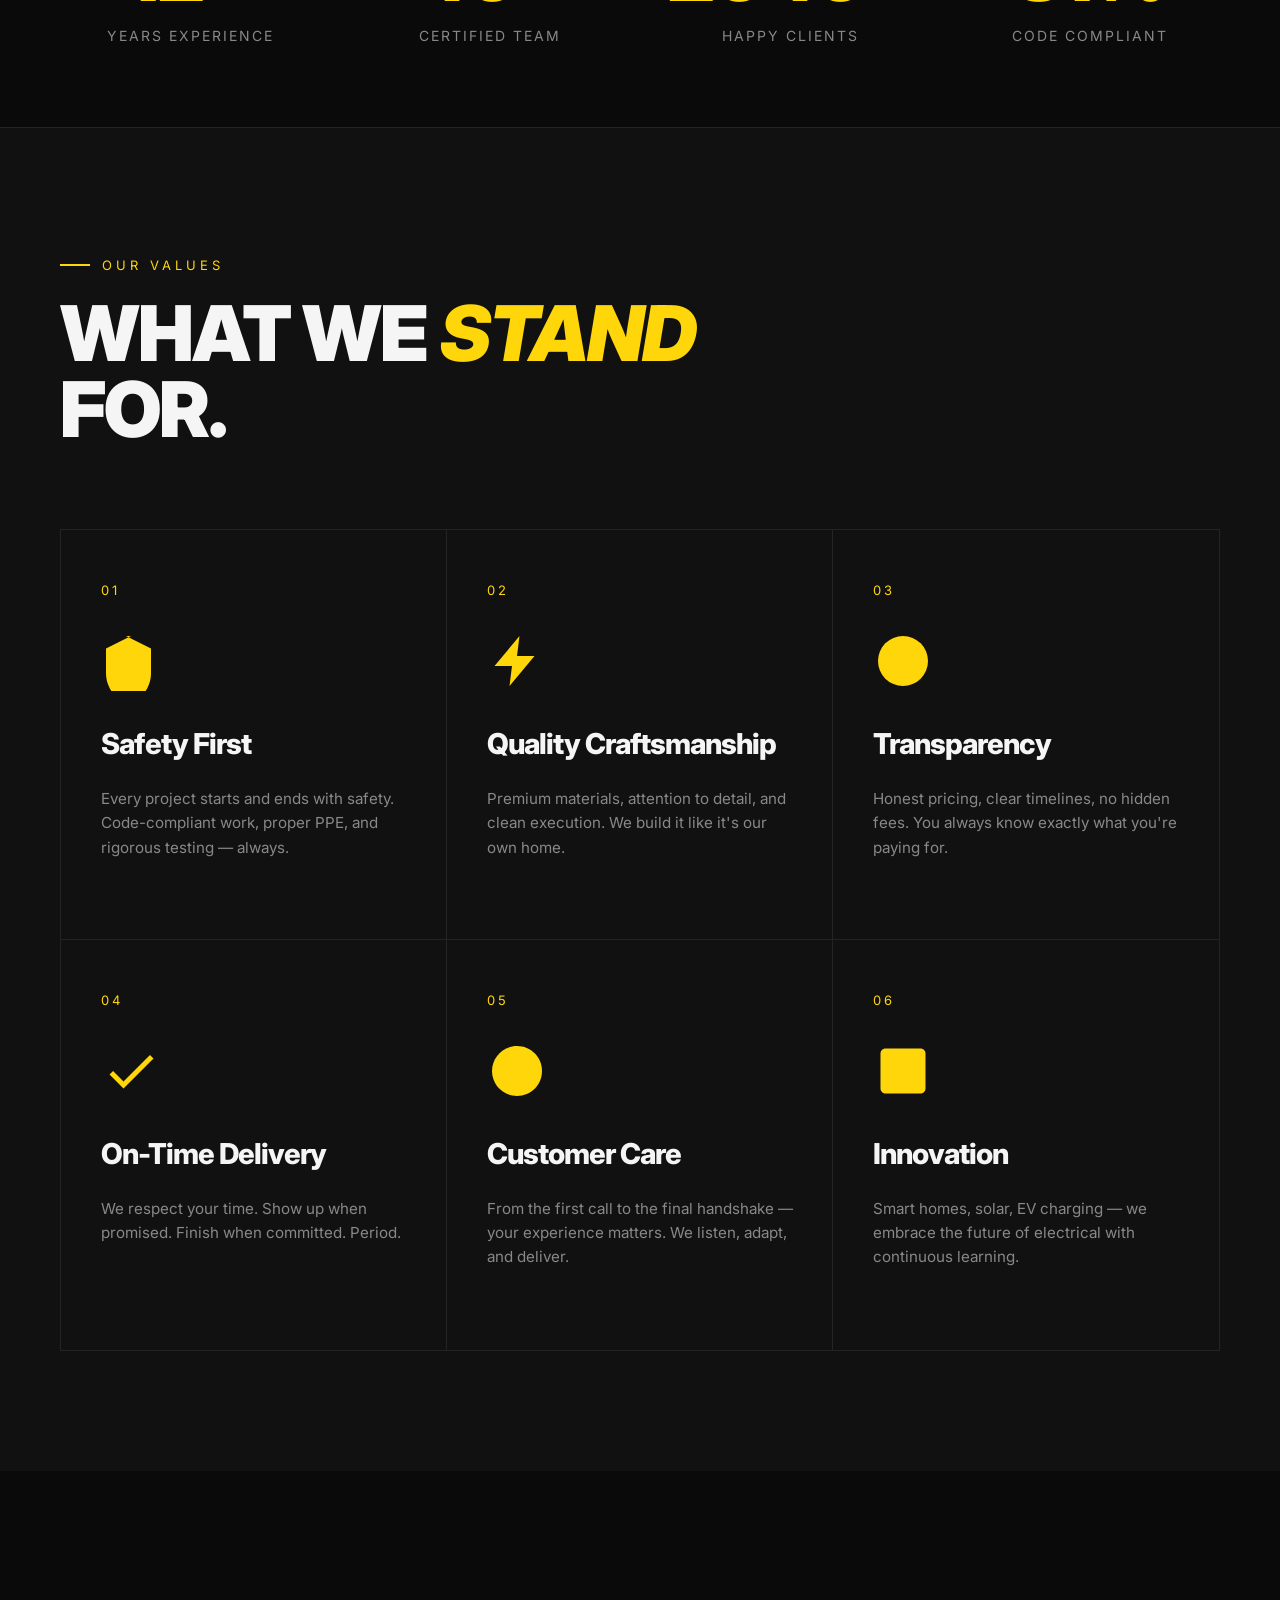
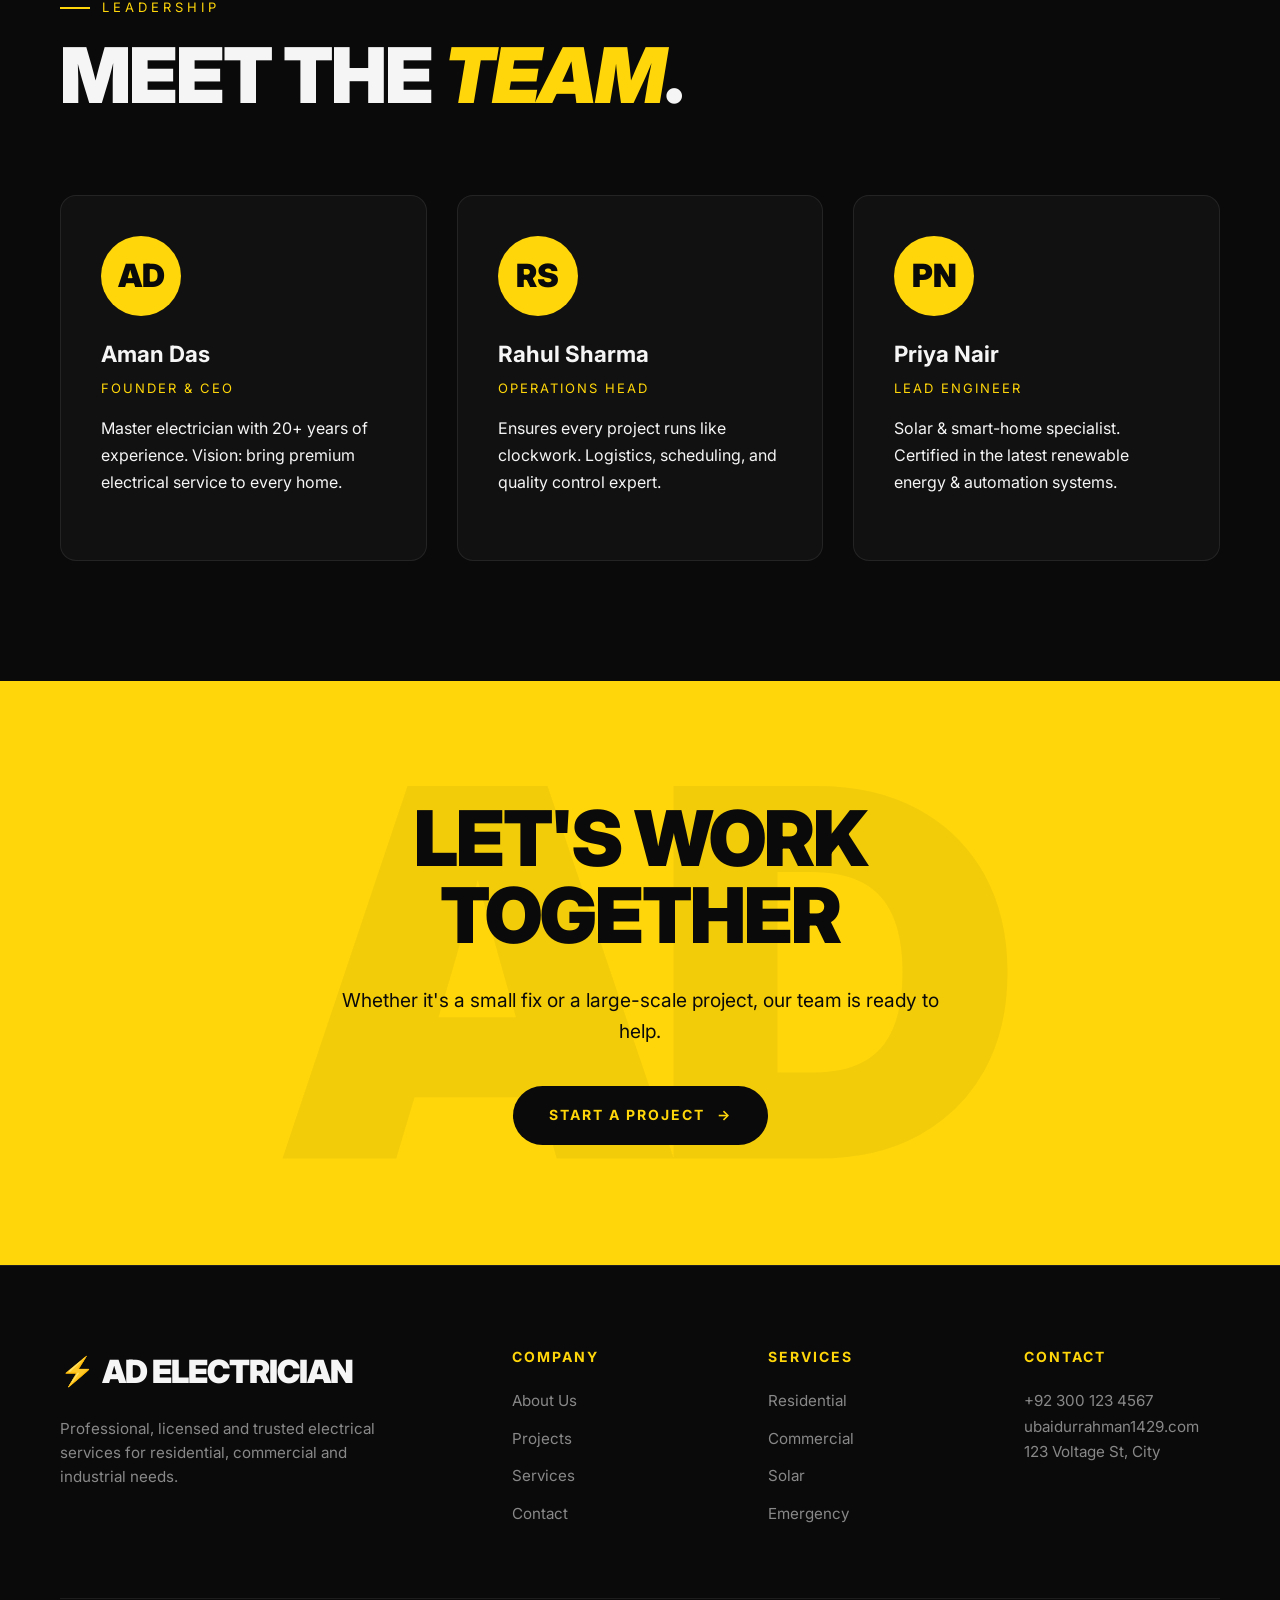
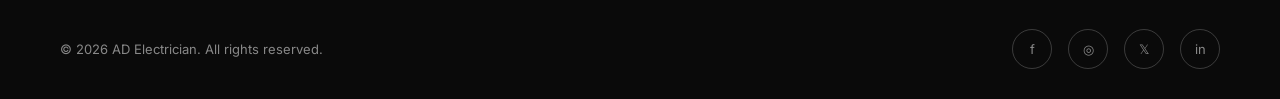
==== commit 927b17d5: "navbar update ki" ====
--- a/about.html
+++ b/about.html
@@ -201,9 +201,9 @@
       <div class="footer-col">
         <h4>Contact</h4>
         <ul>
-          <li><a href="tel:+1234567890">+1 (234) 567-890</a></li>
-          <li><a href="mailto:hello@adelectrician.com">hello@adelectrician.com</a></li>
-          <li><a href="#">123 Voltage St, City</a></li>
+          <a href="tel:+923001234567">+92 300 123 4567</a>
+          <a href="ubaidurrahman1429">ubaidurrahman1429.com</a>
+          <a href="https://maps.app.goo.gl/kTd2r2G57VQJCvco6" target="_blank">123 Voltage St, City</a>
         </ul>
       </div>
     </div>
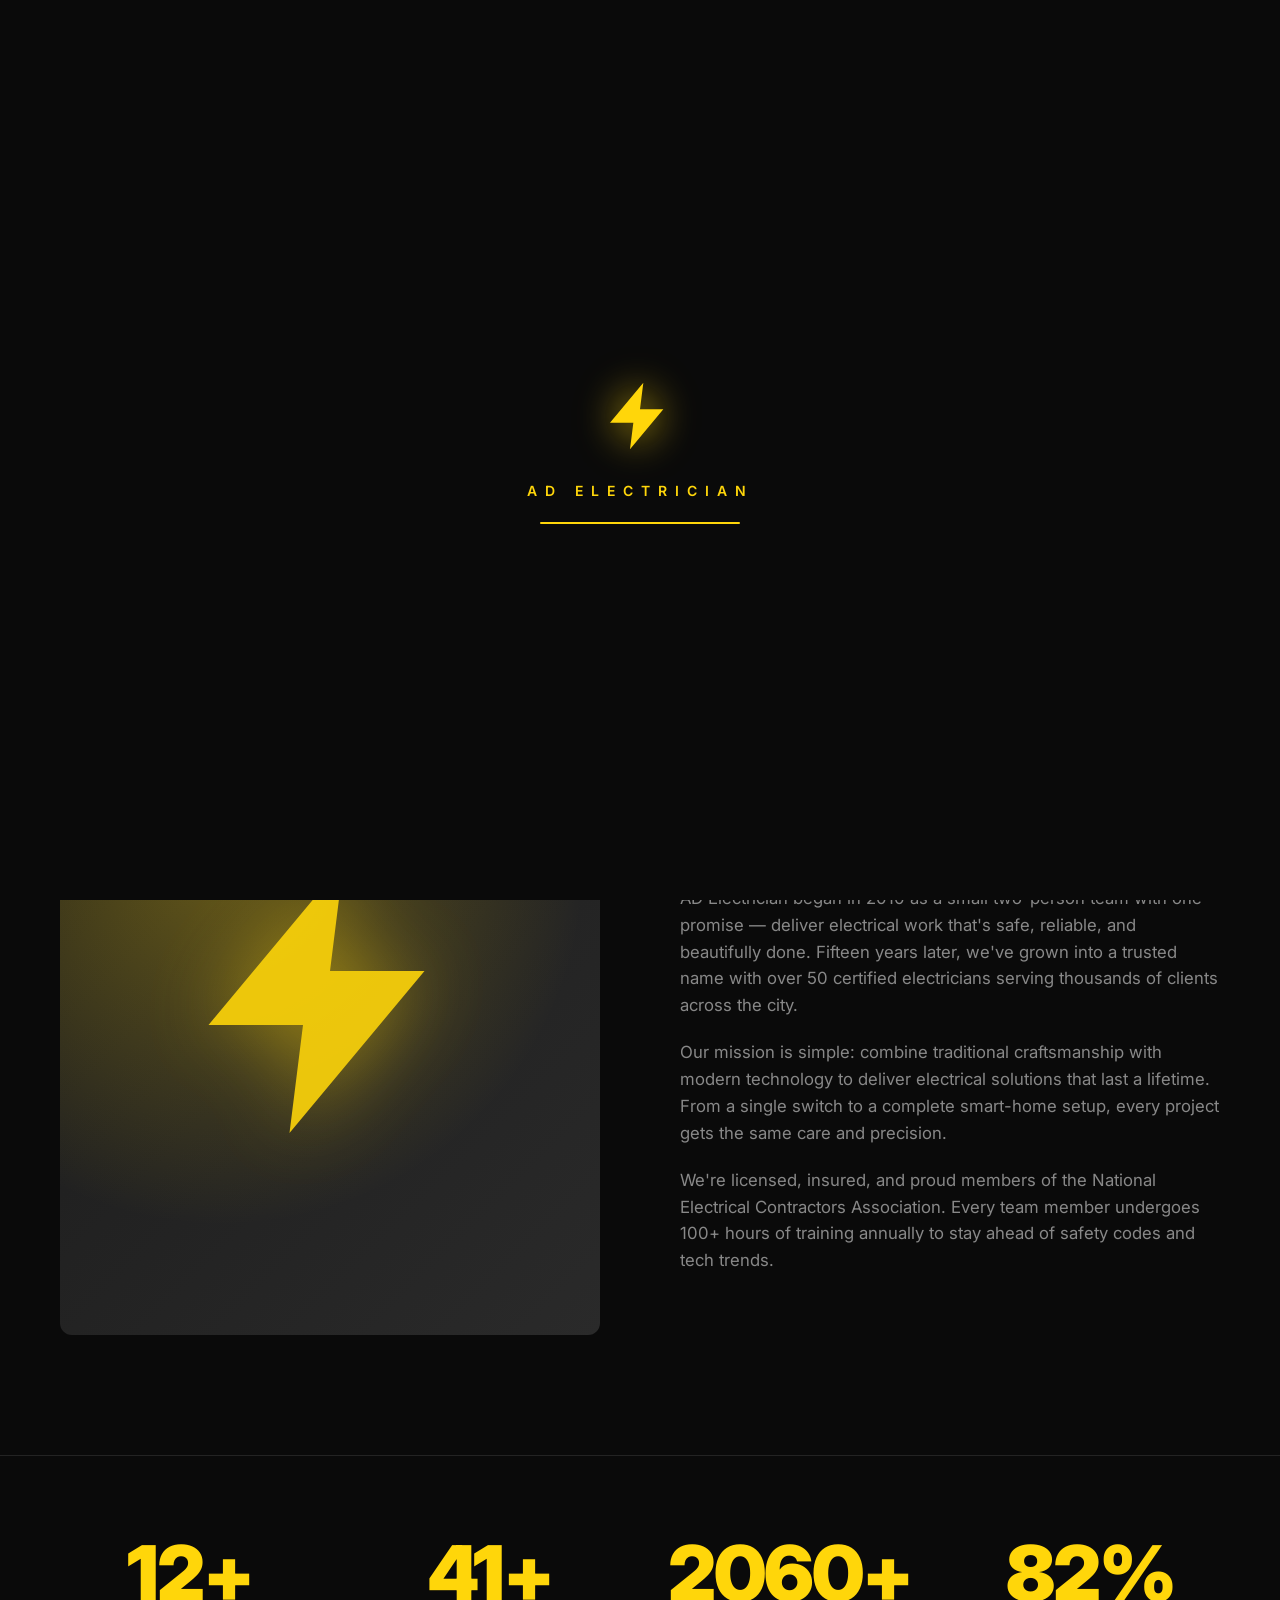
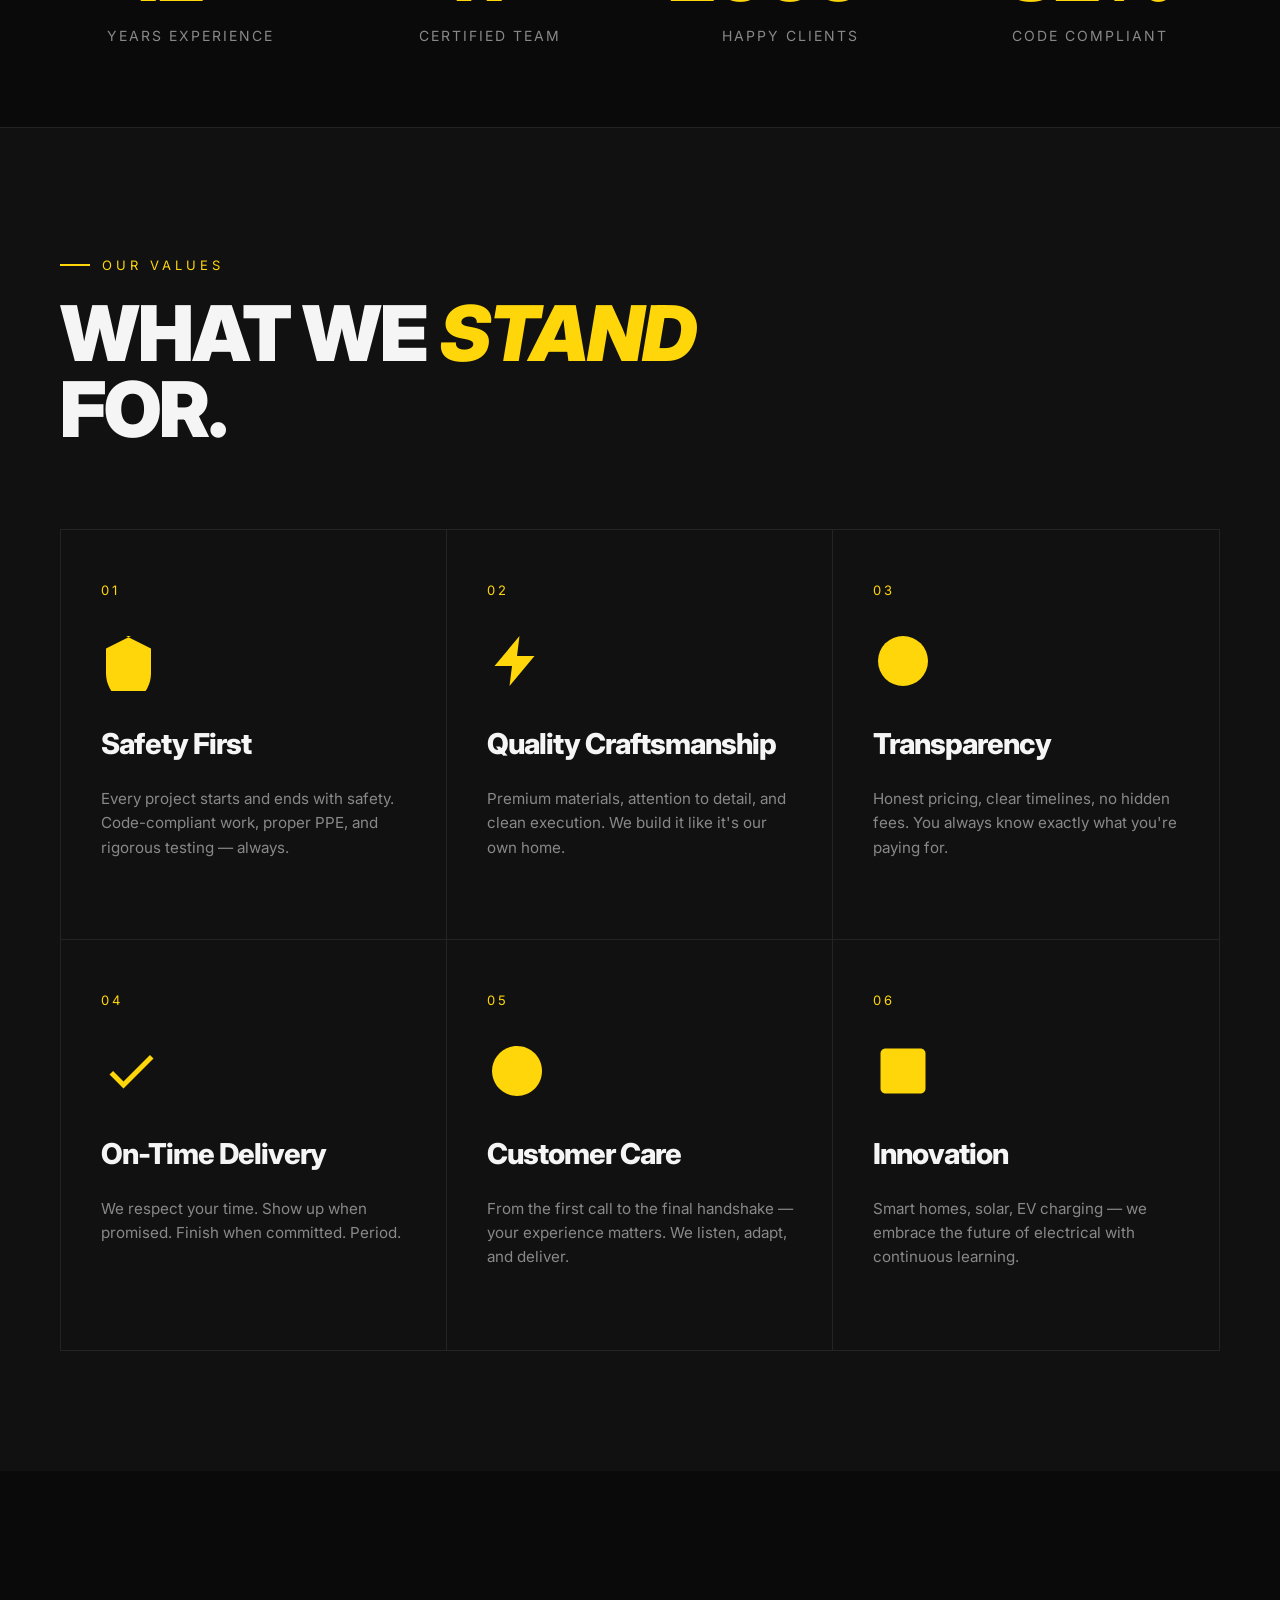
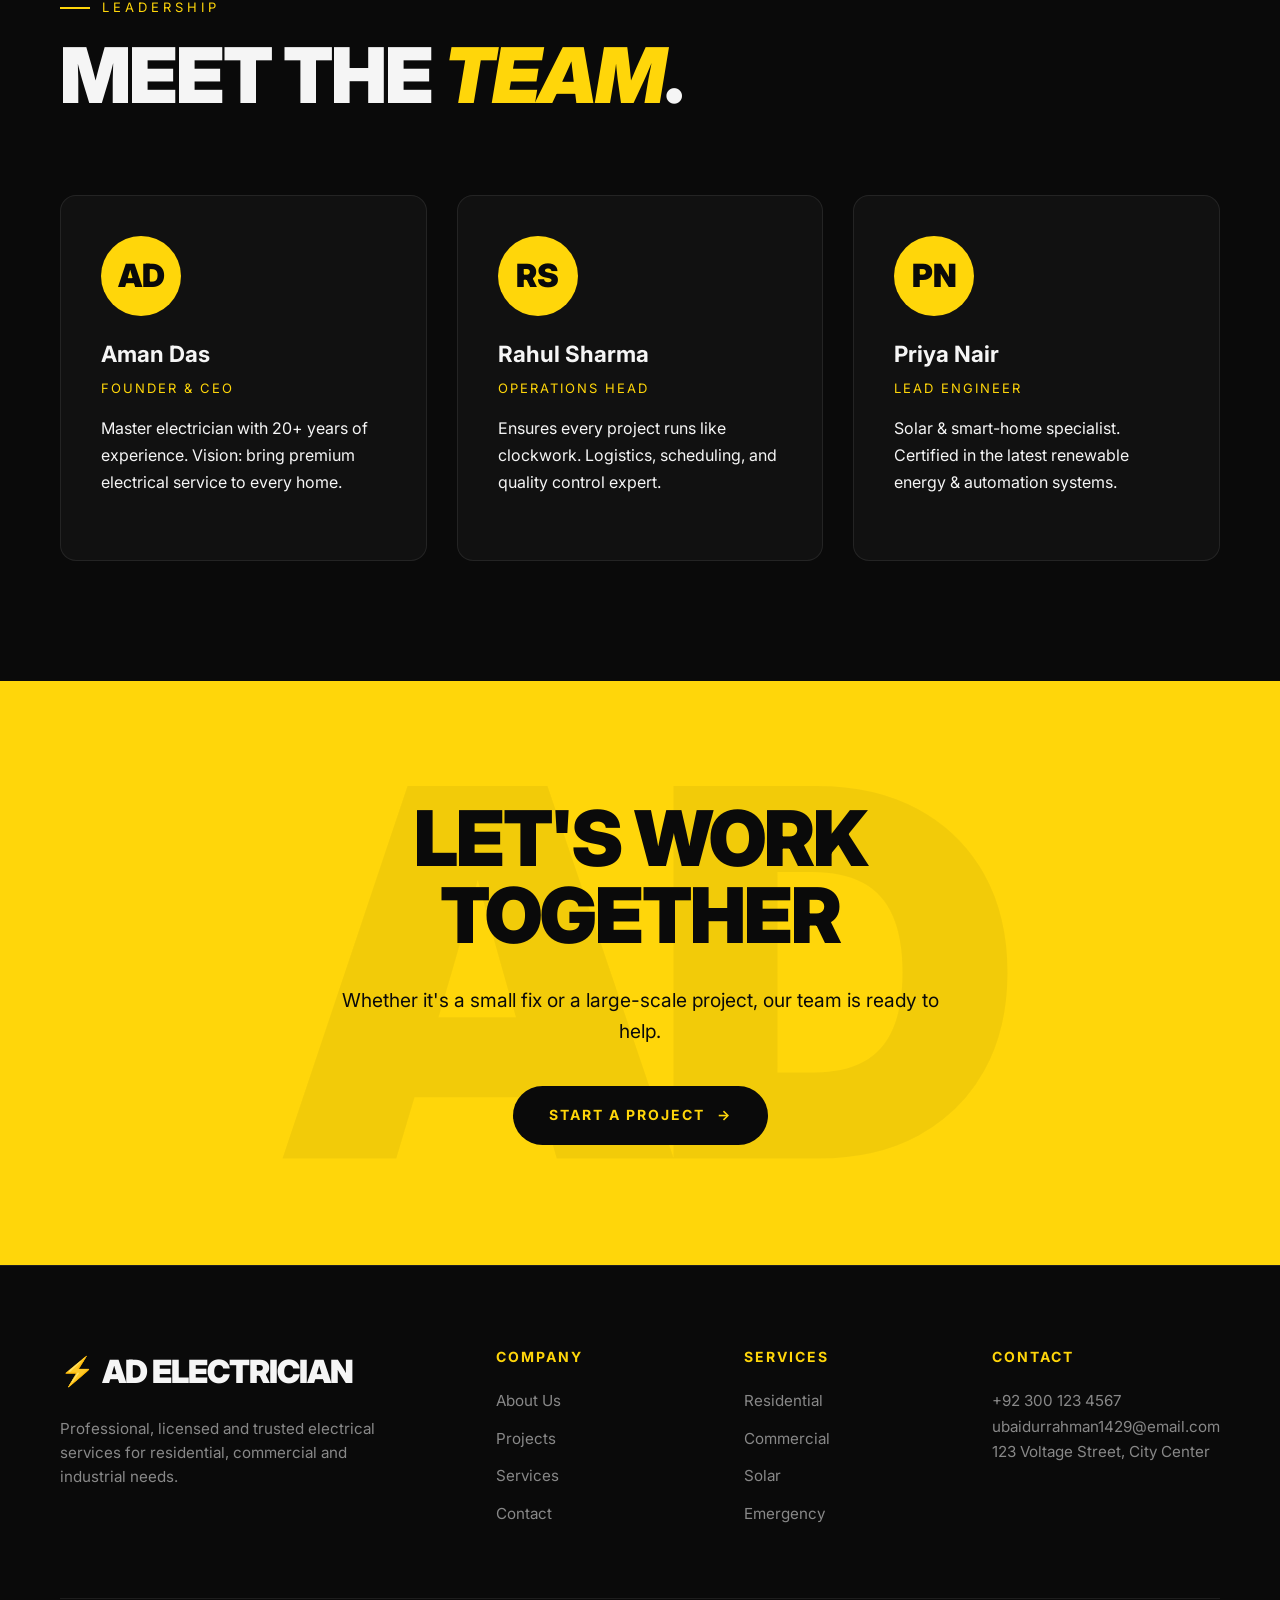
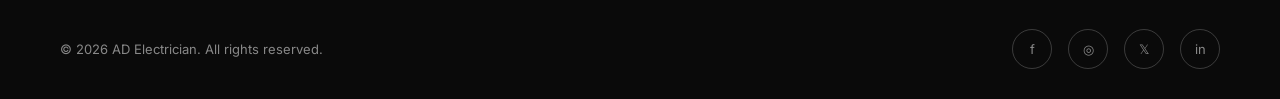
==== commit d1084aa9: "navbar update ki" ====
--- a/about.html
+++ b/about.html
@@ -201,9 +201,9 @@
       <div class="footer-col">
         <h4>Contact</h4>
         <ul>
-          <a href="tel:+923001234567">+92 300 123 4567</a>
-          <a href="ubaidurrahman1429">ubaidurrahman1429.com</a>
-          <a href="https://maps.app.goo.gl/kTd2r2G57VQJCvco6" target="_blank">123 Voltage St, City</a>
+          <div class="value"><a href="tel:+923001234567">+92 300 123 4567</a></div>
+          <div class="value"><a href="ubaidurrahman1429@email.com">ubaidurrahman1429@email.com</a></div>
+          <div class="value"><a href="https://maps.app.goo.gl/kTd2r2G57VQJCvco6" target="_blank"> 123 Voltage Street, City Center</a></div>
         </ul>
       </div>
     </div>
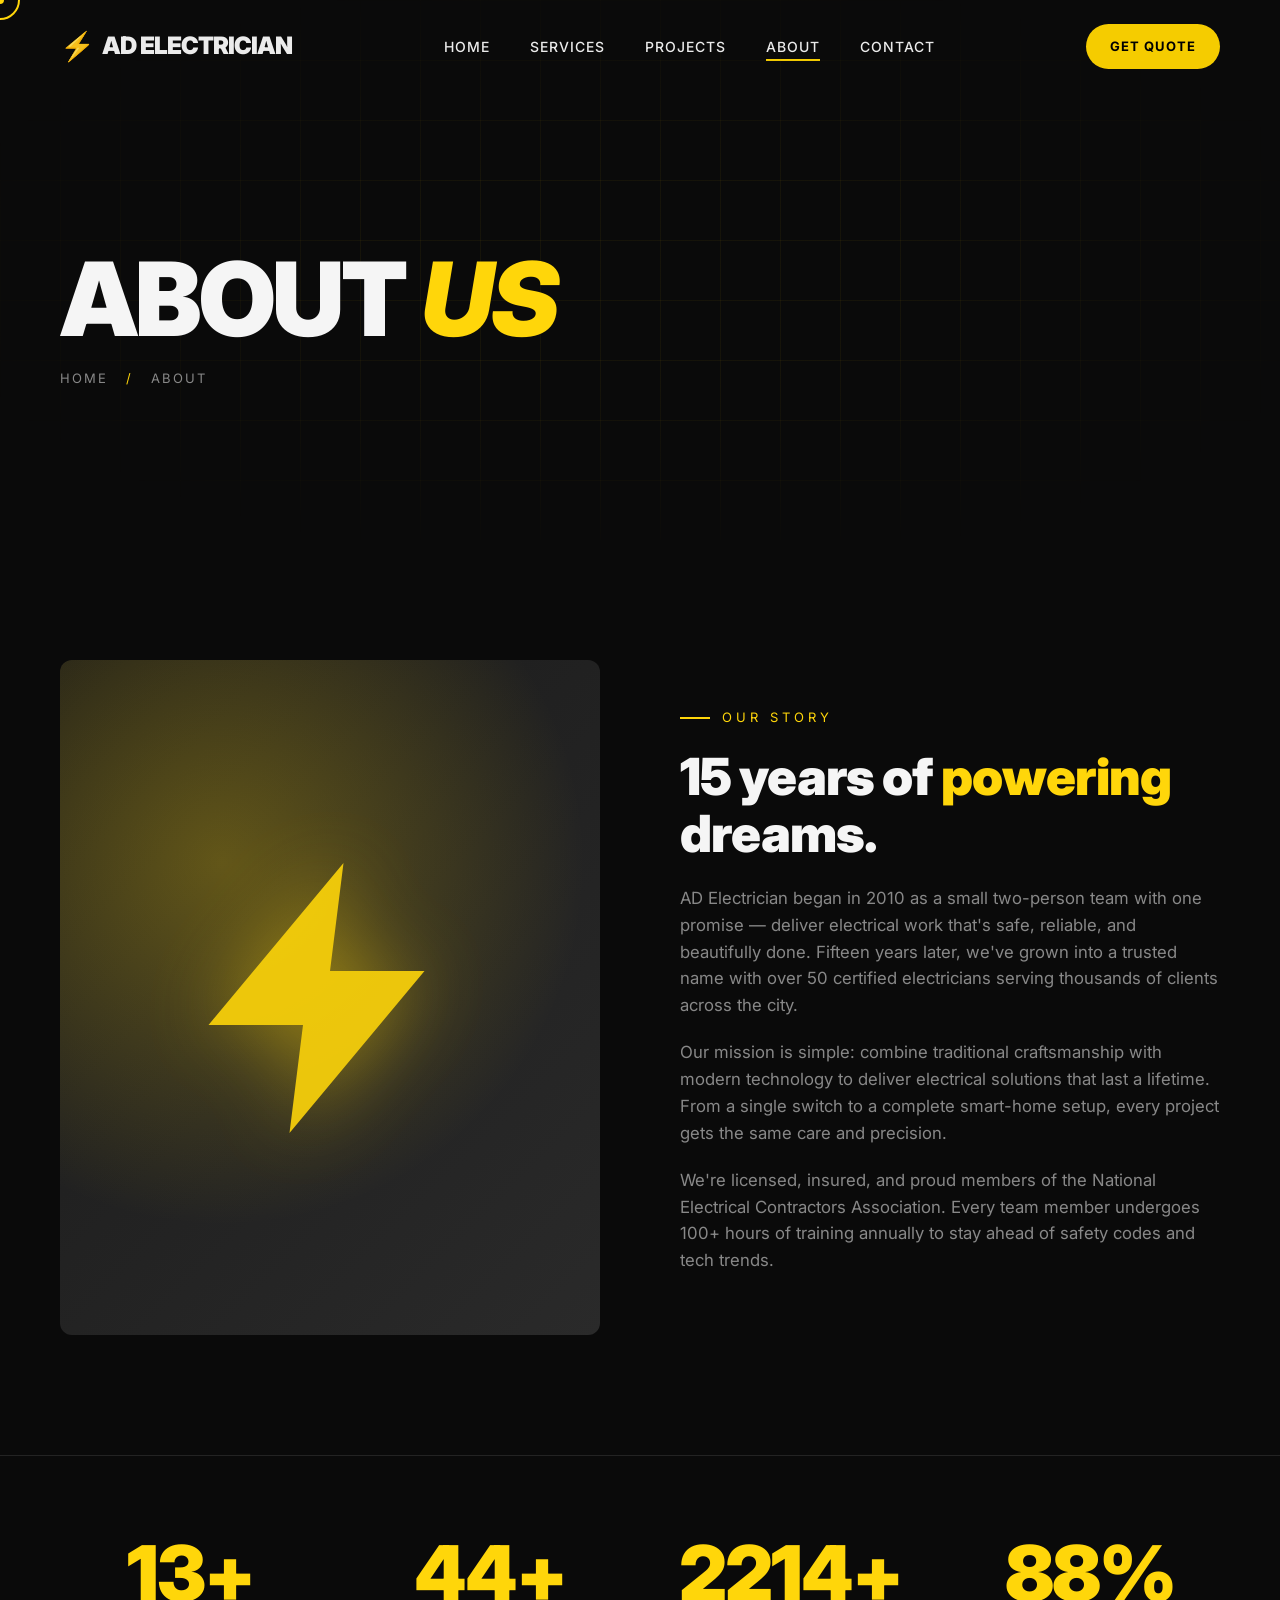
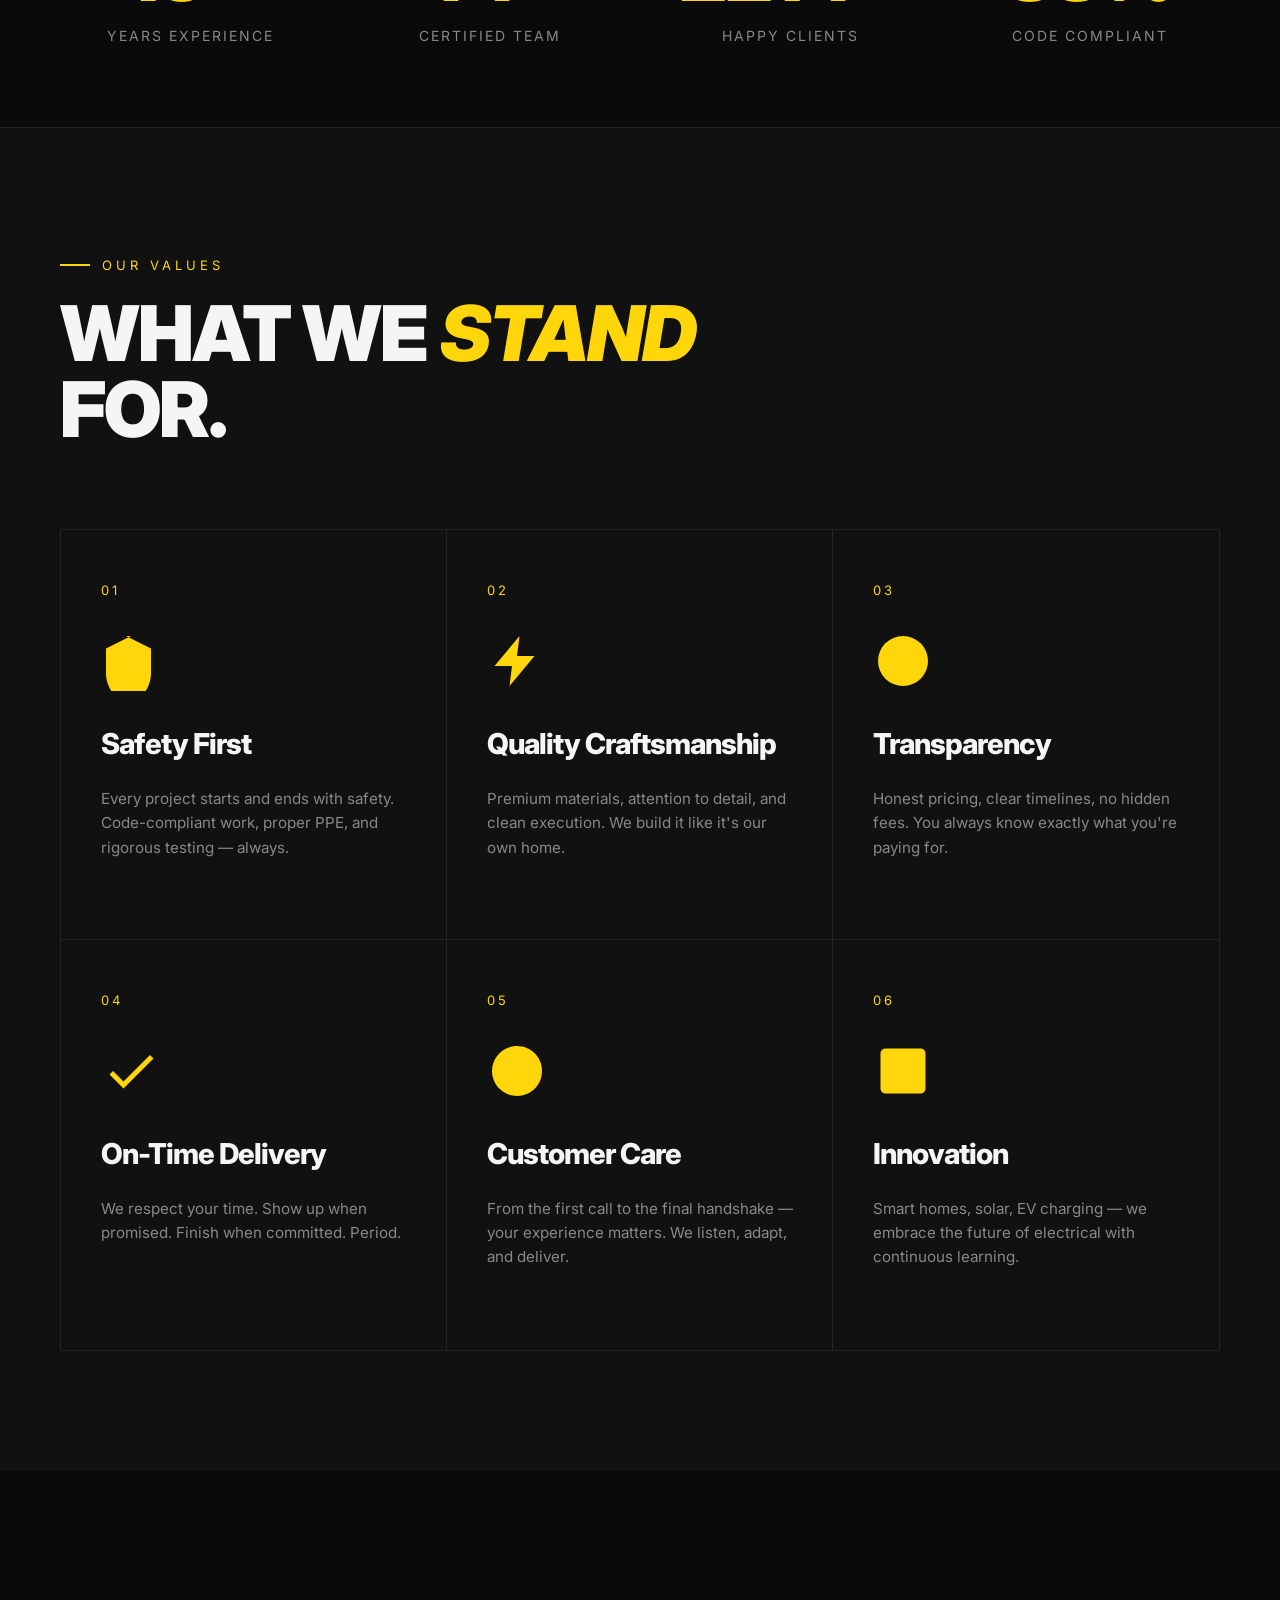
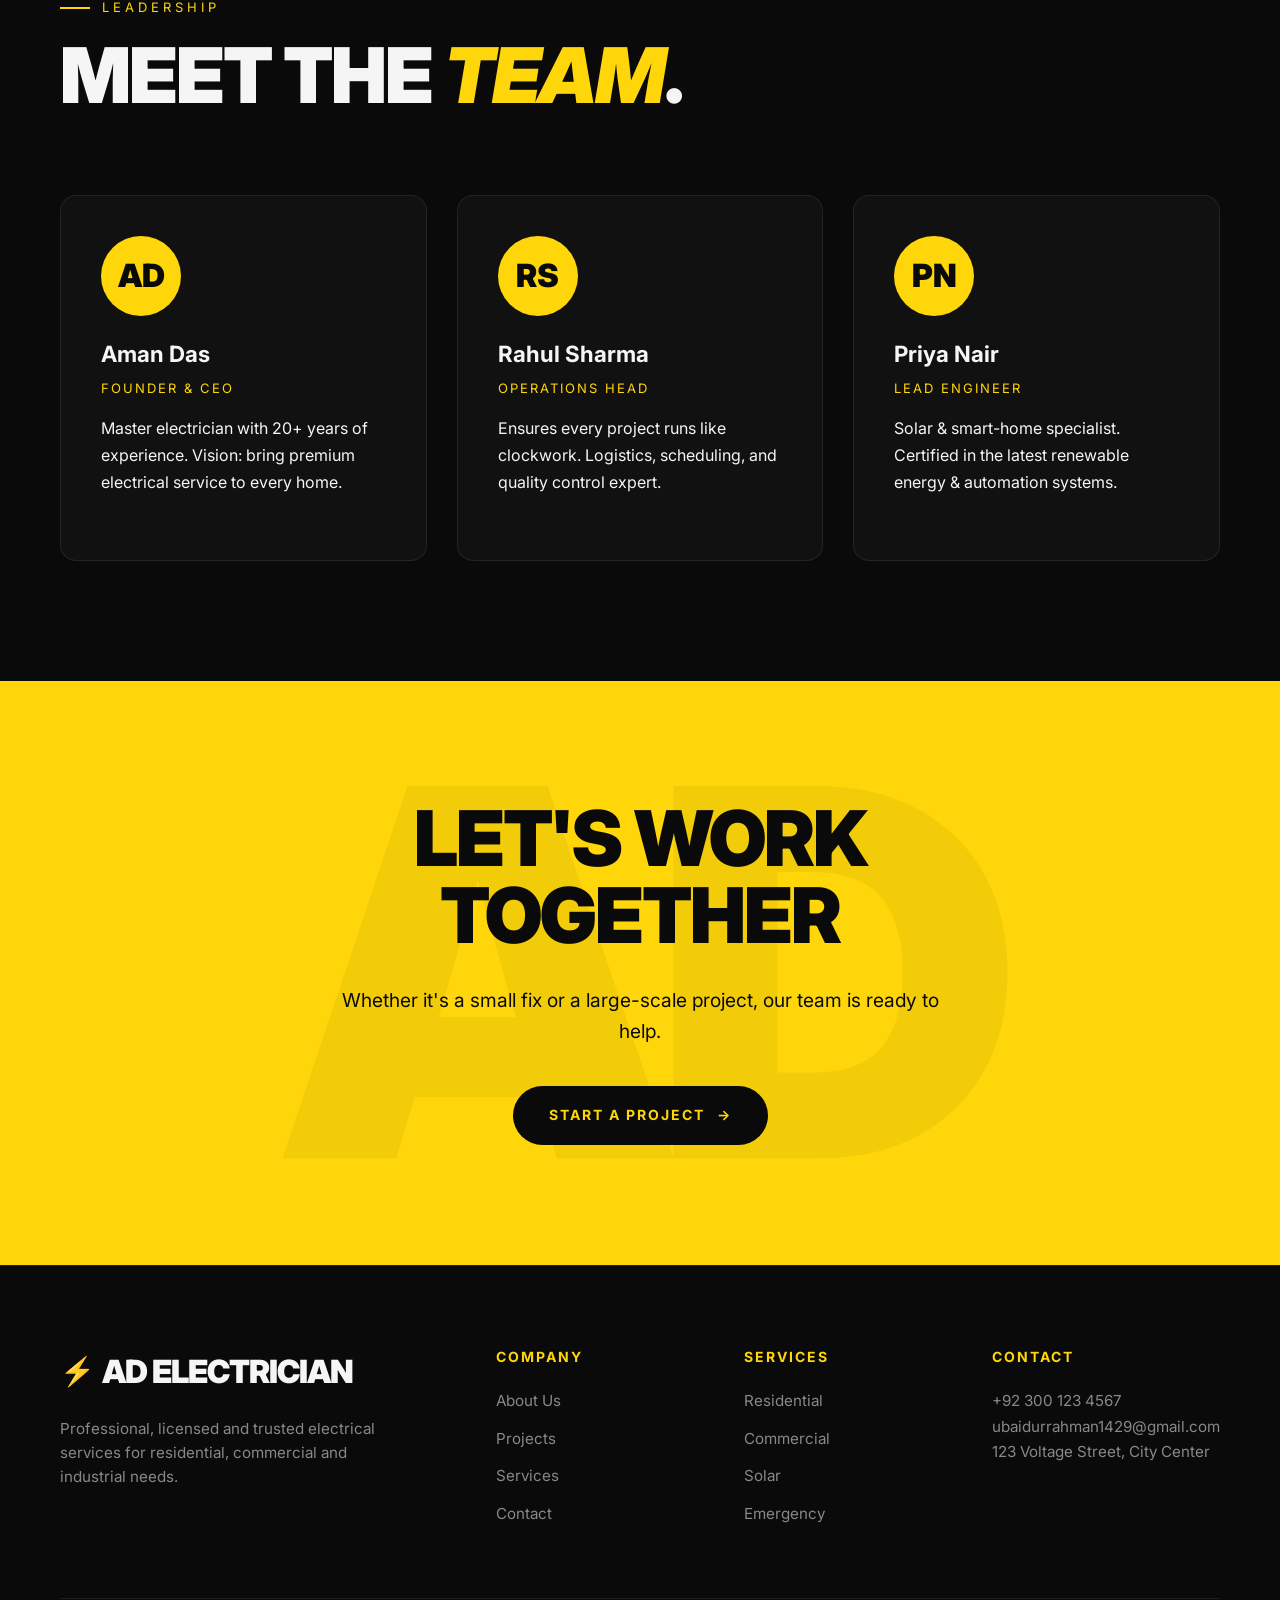
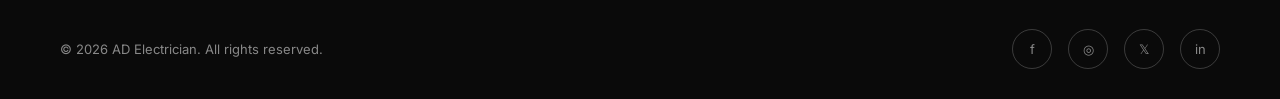
==== commit 015d63f1: "navbar update ki" ====
--- a/about.html
+++ b/about.html
@@ -202,7 +202,7 @@
         <h4>Contact</h4>
         <ul>
           <div class="value"><a href="tel:+923001234567">+92 300 123 4567</a></div>
-          <div class="value"><a href="ubaidurrahman1429@email.com">ubaidurrahman1429@email.com</a></div>
+          <div class="value"><a href="ubaidurrahman1429@gsmail.com">ubaidurrahman1429@gmail.com</a></div>
           <div class="value"><a href="https://maps.app.goo.gl/kTd2r2G57VQJCvco6" target="_blank"> 123 Voltage Street, City Center</a></div>
         </ul>
       </div>
